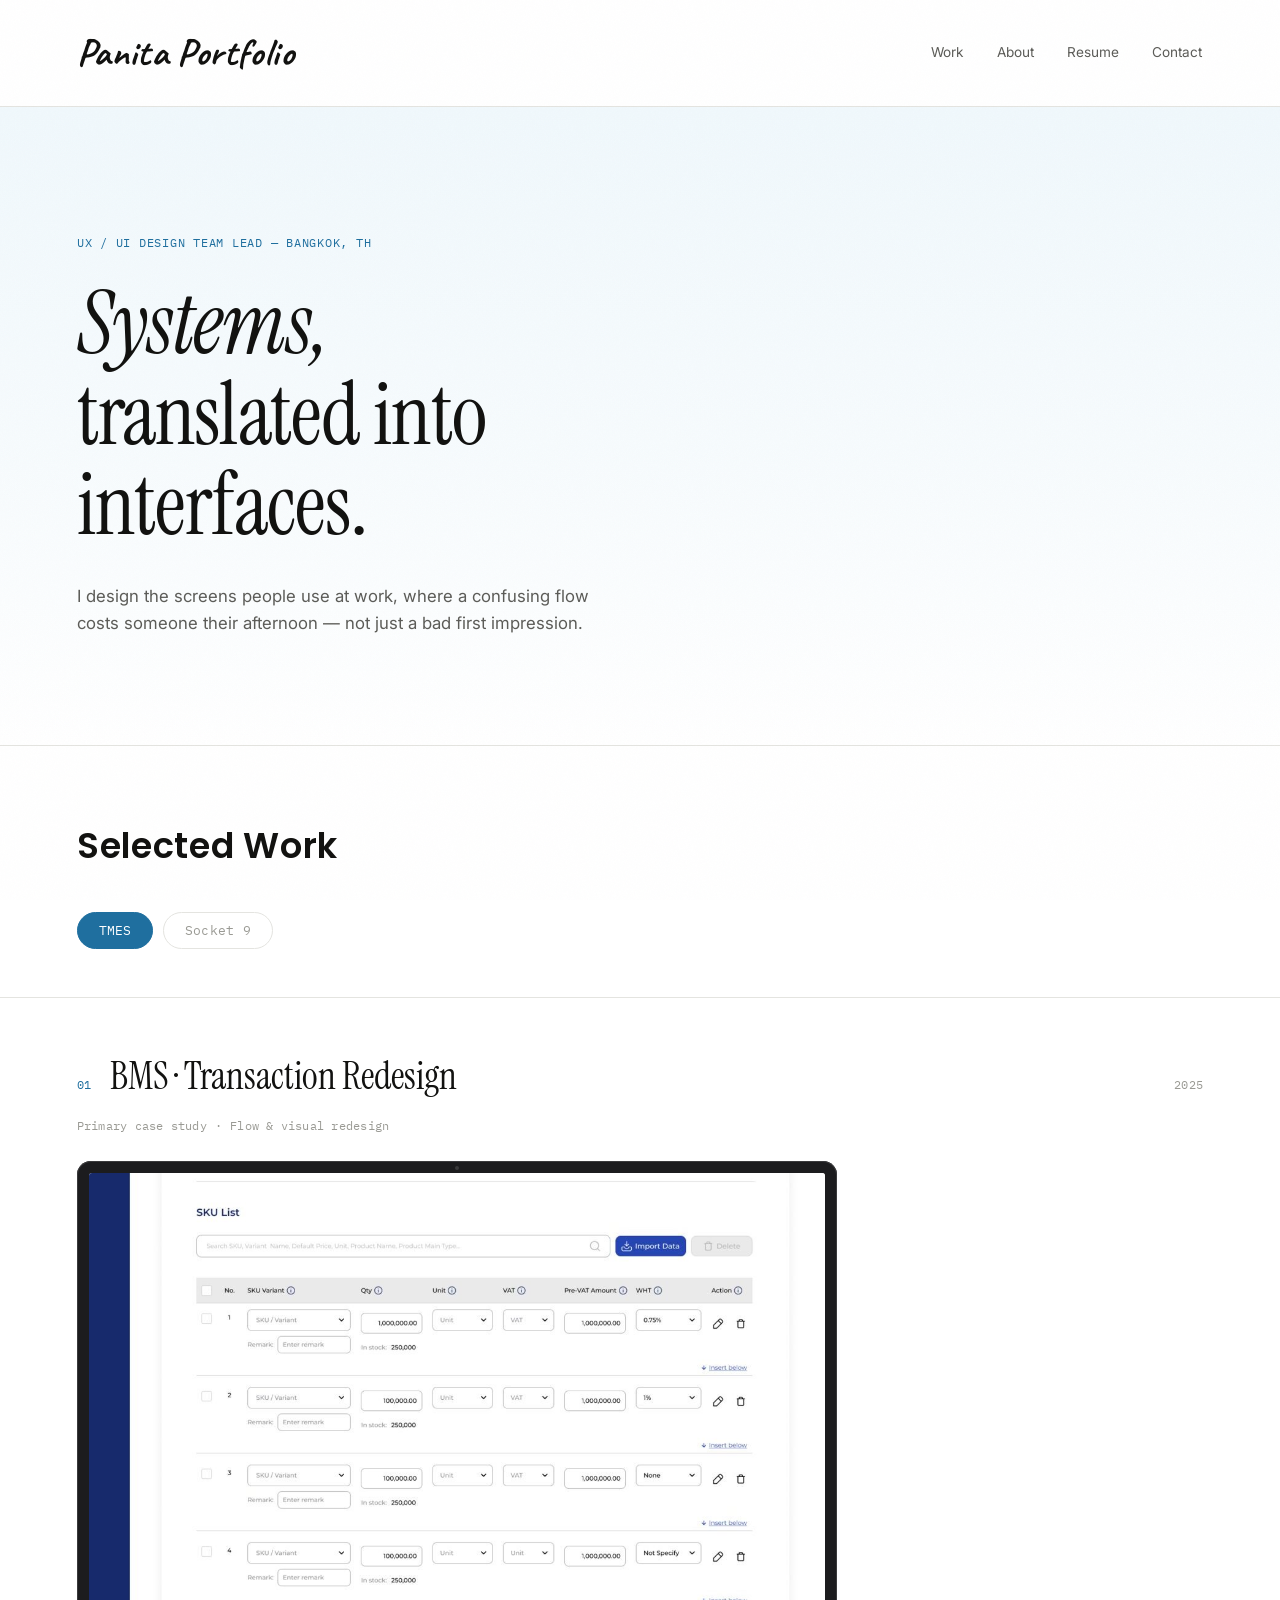
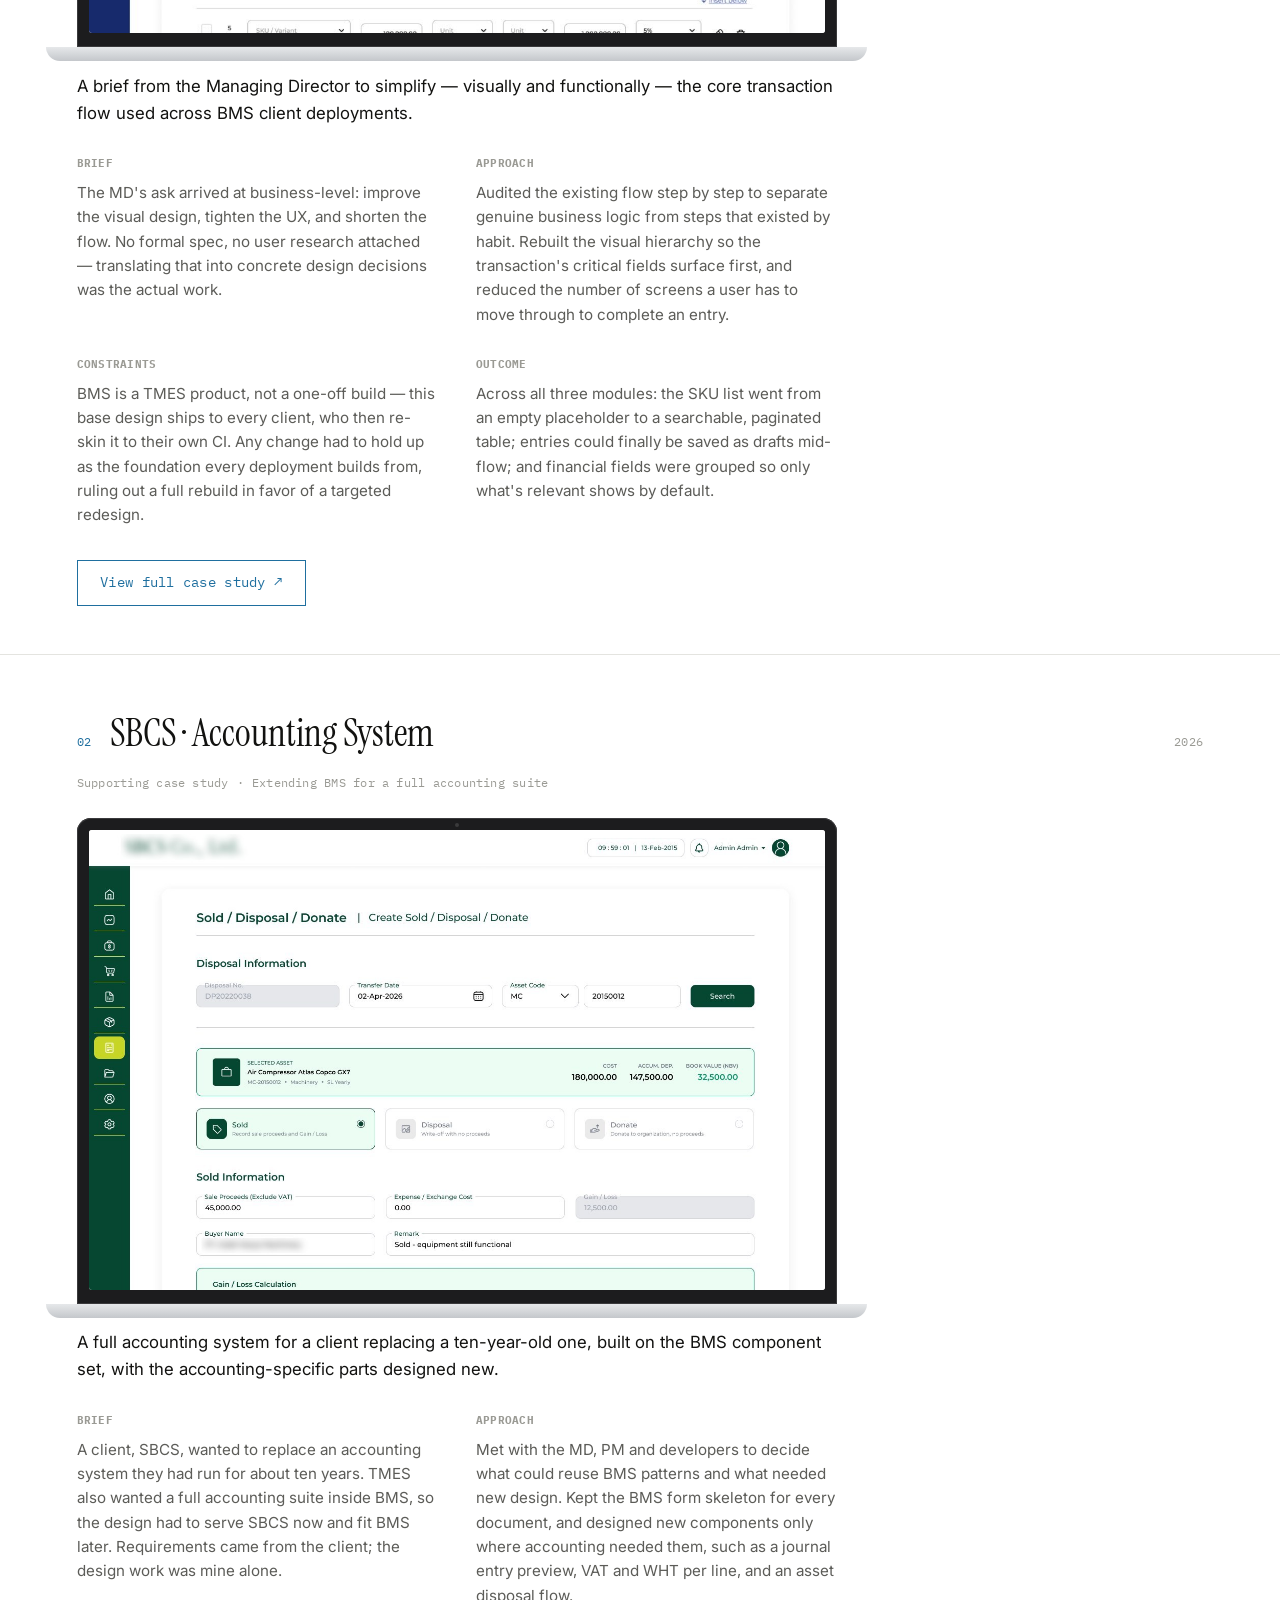
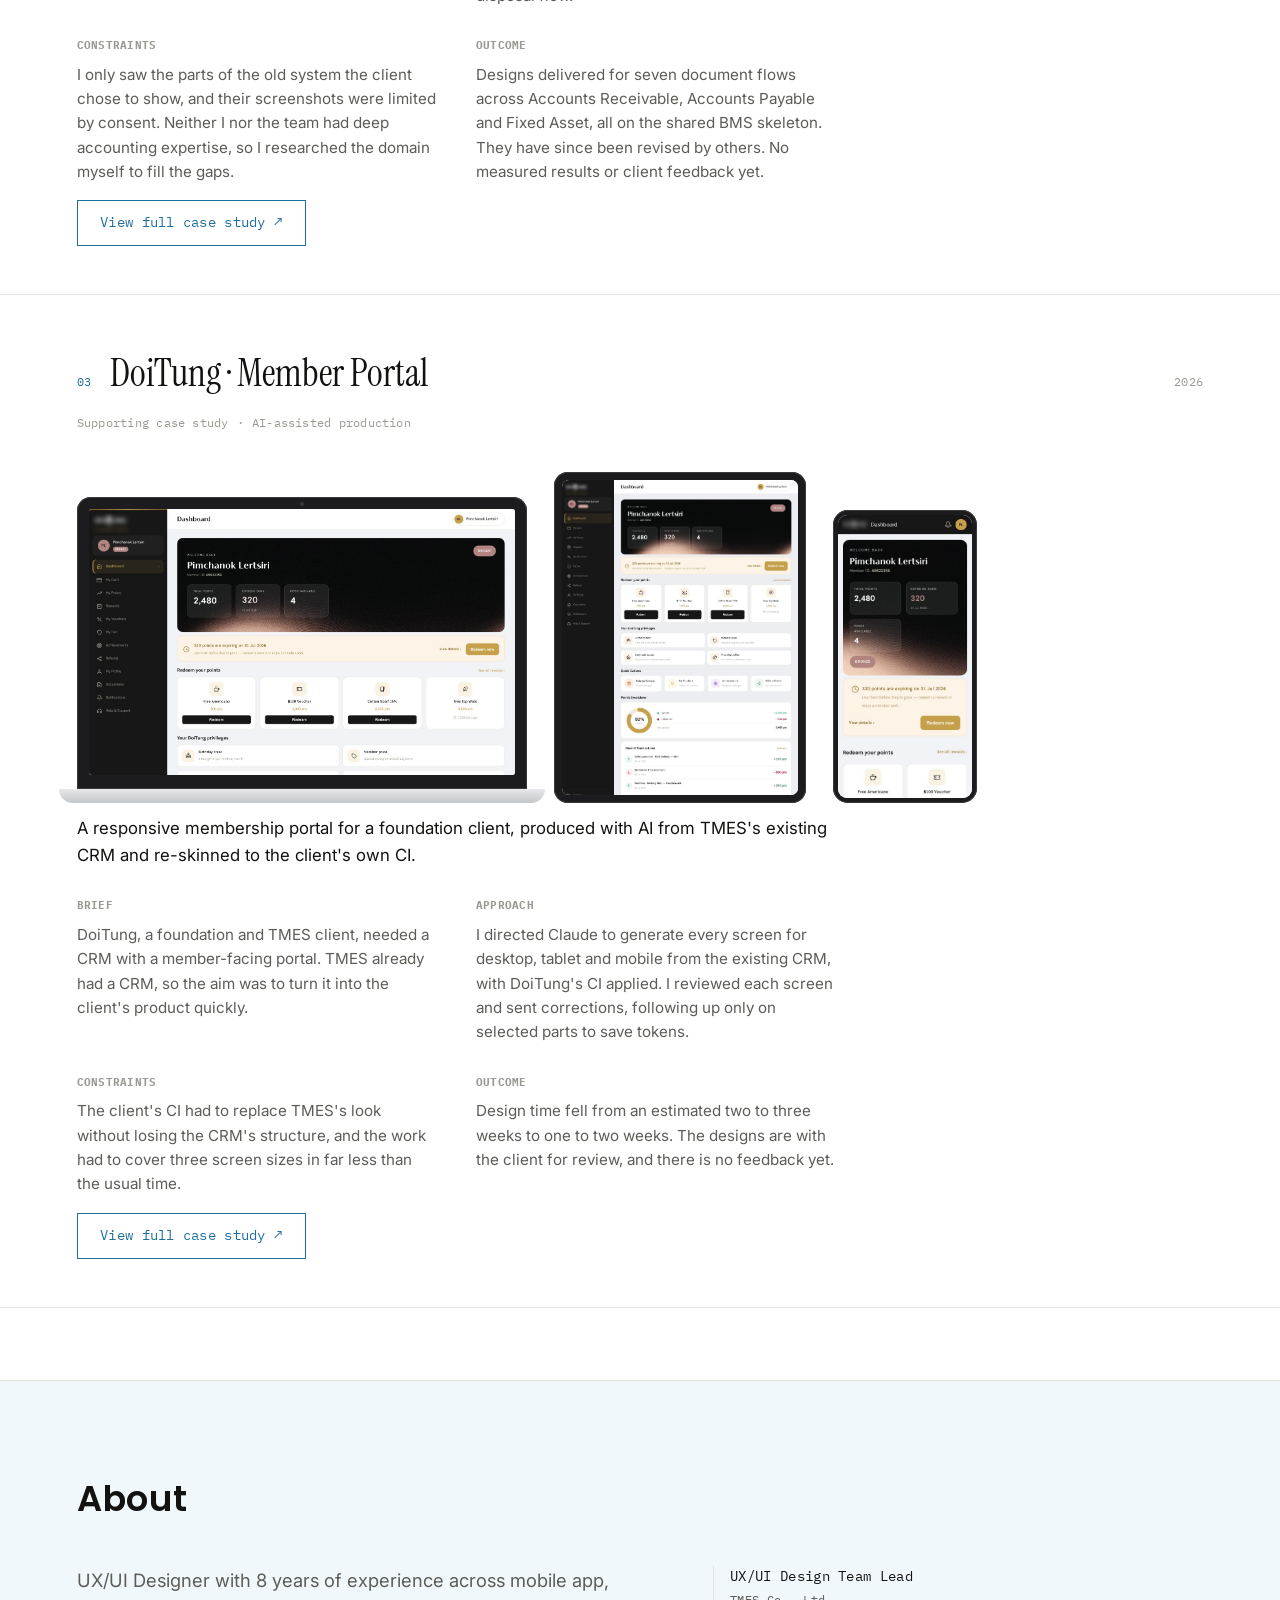
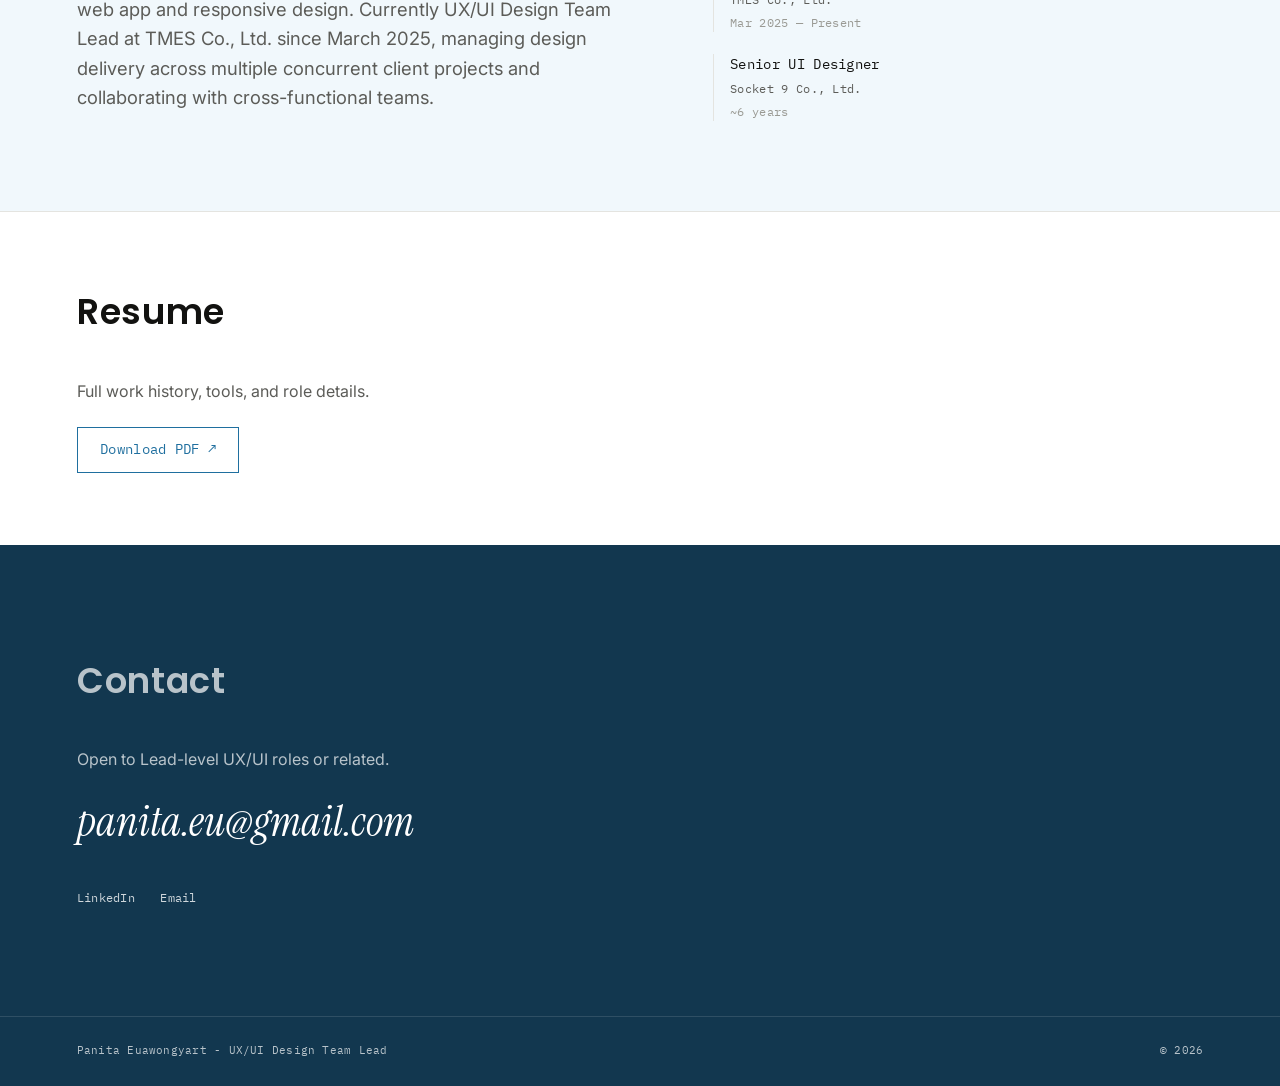
==== index.html @ bb9a36eb "Great A Way card: describe four sites and link to the live client sites Co-Authored-By: Claude Sonne" ====
<!DOCTYPE html>
<html lang="en">
<head>
<meta charset="UTF-8">
<meta name="viewport" content="width=device-width, initial-scale=1.0">
<title>Panita Portfolio</title>
<link rel="icon" type="image/x-icon" href="favicon.ico">
<meta name="description" content="Portfolio of Tanggwa, UX/UI Design Team Lead — systems, transaction flows, and cross-functional product design.">
<meta name="description" content="Portfolio of Panita Euawongyart, UX/UI Design Team Lead in Bangkok &#8212; mobile and web applications across finance, property, retail and internal systems.">
<link rel="preconnect" href="https://fonts.googleapis.com">
<link rel="preconnect" href="https://fonts.gstatic.com" crossorigin>
<link href="https://fonts.googleapis.com/css2?family=Caveat:wght@600;700&family=Poppins:wght@500;600;700&family=Instrument+Serif:ital@0;1&family=IBM+Plex+Mono:wght@400;500&family=Inter:wght@400;500;600&display=swap" rel="stylesheet">
<link rel="stylesheet" href="styles.css">
</head>
<body>

<div class="grain"></div>

<header class="site-header">
  <a href="#top" class="mark">Panita Portfolio</a>
  <nav>
    <a href="#work">Work</a>
    <a href="#about">About</a>
    <a href="#resume">Resume</a>
    <a href="#contact">Contact</a>
  </nav>
</header>

<main id="top">

  <!-- HERO -->
  <section class="hero hero-home">
    <div class="hero-text">
      <p class="eyebrow mono">UX / UI Design Team Lead — Bangkok, TH</p>
      <h1><em>Systems,</em><br>translated into<br>interfaces.</h1>
      <p class="hero-sub">I design the screens people use at work, where a confusing flow costs someone their afternoon &#8212; not just a bad first impression.</p>
    </div>
  </section>

  <!-- SELECTED WORK -->
  <section id="work" class="work">
    <h2 class="section-label mono">Selected Work</h2>

    <div class="work-tabs">
      <button class="work-tab is-active" data-tab="tmes">TMES</button>
      <button class="work-tab" data-tab="socket9">Socket 9</button>
    </div>

    <!-- PANEL: TMES -->
    <div class="work-panel is-active" id="panel-tmes">

      <!-- 01 BMS -->
    <article class="entry" id="bms">
      <div class="entry-row">
        <span class="entry-index mono">01</span>
        <h3><a href="bms.html">BMS · Transaction Redesign</a></h3>
        <span class="entry-year mono">2025</span>
      </div>
      <div class="entry-tags mono">
        <span>Primary case study</span><span>·</span><span>Flow &amp; visual redesign</span>
      </div>
      <div class="entry-thumb">
        <img src="images/bms/quotation-thumb.jpg" alt="BMS Quotation form — SKU List redesigned into a searchable, editable table with Import Data" loading="lazy">
      </div>
      <div class="entry-body">
        <p class="entry-lede">A brief from the Managing Director to simplify — visually and functionally — the core transaction flow used across BMS client deployments.</p>

        <div class="entry-grid">
          <div>
            <h4 class="mono">Brief</h4>
            <p>The MD's ask arrived at business-level: improve the visual design, tighten the UX, and shorten the flow. No formal spec, no user research attached — translating that into concrete design decisions was the actual work.</p>
          </div>
          <div>
            <h4 class="mono">Approach</h4>
            <p>Audited the existing flow step by step to separate genuine business logic from steps that existed by habit. Rebuilt the visual hierarchy so the transaction's critical fields surface first, and reduced the number of screens a user has to move through to complete an entry.</p>
          </div>
          <div>
            <h4 class="mono">Constraints</h4>
            <p>BMS is a TMES product, not a one-off build — this base design ships to every client, who then re-skin it to their own CI. Any change had to hold up as the foundation every deployment builds from, ruling out a full rebuild in favor of a targeted redesign.</p>
          </div>
          <div>
            <h4 class="mono">Outcome</h4>
            <p>Across all three modules: the SKU list went from an empty placeholder to a searchable, paginated table; entries could finally be saved as drafts mid-flow; and financial fields were grouped so only what's relevant shows by default.</p>
          </div>
          </div>
          <a href="bms.html" class="resume-link mono" style="margin-top: 2rem; display: inline-block;">View full case study ↗</a>
      </div>
    </article>

      <article class="entry" id="sbcs">
        <div class="entry-row">
          <span class="entry-index mono">02</span>
          <h3><a href="sbcs.html">SBCS · Accounting System</a></h3>
          <span class="entry-year mono">2026</span>
        </div>
        <div class="entry-tags mono">
          <span>Supporting case study</span><span>&#183;</span><span>Extending BMS for a full accounting suite</span>
        </div>
        <div class="entry-thumb">
          <img src="images/sbcs/disposal-thumb.jpg" alt="SBCS Fixed Asset disposal form with selected asset and gain/loss calculation" loading="lazy">
        </div>
        <div class="entry-body">
          <p class="entry-lede">A full accounting system for a client replacing a ten-year-old one, built on the BMS component set, with the accounting-specific parts designed new.</p>

          <div class="entry-grid">
            <div>
              <h4 class="mono">Brief</h4>
              <p>A client, SBCS, wanted to replace an accounting system they had run for about ten years. TMES also wanted a full accounting suite inside BMS, so the design had to serve SBCS now and fit BMS later. Requirements came from the client; the design work was mine alone.</p>
            </div>
            <div>
              <h4 class="mono">Approach</h4>
              <p>Met with the MD, PM and developers to decide what could reuse BMS patterns and what needed new design. Kept the BMS form skeleton for every document, and designed new components only where accounting needed them, such as a journal entry preview, VAT and WHT per line, and an asset disposal flow.</p>
            </div>
            <div>
              <h4 class="mono">Constraints</h4>
              <p>I only saw the parts of the old system the client chose to show, and their screenshots were limited by consent. Neither I nor the team had deep accounting expertise, so I researched the domain myself to fill the gaps.</p>
            </div>
            <div>
              <h4 class="mono">Outcome</h4>
              <p>Designs delivered for seven document flows across Accounts Receivable, Accounts Payable and Fixed Asset, all on the shared BMS skeleton. They have since been revised by others. No measured results or client feedback yet.</p>
            </div>
          </div>
          <a href="sbcs.html" class="resume-link mono" style="margin-top: 1rem; display: inline-block;">View full case study &#8599;</a>
        </div>
      </article>

      <article class="entry" id="doitung">
        <div class="entry-row">
          <span class="entry-index mono">03</span>
          <h3><a href="doitung.html">DoiTung &#183; Member Portal</a></h3>
          <span class="entry-year mono">2026</span>
        </div>
        <div class="entry-tags mono">
          <span>Supporting case study</span><span>&#183;</span><span>AI-assisted production</span>
        </div>
        <div class="devices">
          <div class="entry-thumb">
            <img src="images/doitung/dashboard.jpg" alt="DoiTung member dashboard on desktop, with points, rewards and recent transactions" loading="lazy">
          </div>
          <div class="device-tablet">
            <img src="images/doitung/tablet-screen.jpg" alt="The same dashboard on tablet" loading="lazy">
          </div>
          <div class="device-phone">
            <img src="images/doitung/mobile-screen.jpg" alt="The same dashboard on mobile" loading="lazy">
          </div>
        </div>
        <div class="entry-body">
          <p class="entry-lede">A responsive membership portal for a foundation client, produced with AI from TMES's existing CRM and re-skinned to the client's own CI.</p>
          <div class="entry-grid">
            <div>
              <h4 class="mono">Brief</h4>
              <p>DoiTung, a foundation and TMES client, needed a CRM with a member-facing portal. TMES already had a CRM, so the aim was to turn it into the client's product quickly.</p>
            </div>
            <div>
              <h4 class="mono">Approach</h4>
              <p>I directed Claude to generate every screen for desktop, tablet and mobile from the existing CRM, with DoiTung's CI applied. I reviewed each screen and sent corrections, following up only on selected parts to save tokens.</p>
            </div>
            <div>
              <h4 class="mono">Constraints</h4>
              <p>The client's CI had to replace TMES's look without losing the CRM's structure, and the work had to cover three screen sizes in far less than the usual time.</p>
            </div>
            <div>
              <h4 class="mono">Outcome</h4>
              <p>Design time fell from an estimated two to three weeks to one to two weeks. The designs are with the client for review, and there is no feedback yet.</p>
            </div>
          </div>
          <a href="doitung.html" class="resume-link mono" style="margin-top: 1rem; display: inline-block;">View full case study &#8599;</a>
        </div>
      </article>

    </div>

    <!-- PANEL: SOCKET 9 -->
    <div class="work-panel" id="panel-socket9">
      <div class="work-grid">

        <article class="work-card">
          <div class="work-thumb"><img src="work-1.jpg" alt="The Bangkok Residence" loading="lazy"></div>
          <span class="work-type mono">Web Application</span>
          <h3>The Bangkok Residence</h3>
          <p>Property agency platform for buying, selling and renting real estate &#8212; with advanced search, BTS/MRT nearby maps, virtual 360 tours and property comparison.</p>
          <a class="resume-link mono" href="bangkok-residence.html">Read case study &#8594;</a>
        </article>

        <article class="work-card">
          <div class="work-thumb"><img src="work-2.jpg" alt="Ratchthani Leasing" loading="lazy"></div>
          <span class="work-type mono">Mobile Application</span>
          <h3>Ratchthani Leasing</h3>
          <p>Mobile app for vehicle loans &#8212; choose a vehicle type, try the calculator, apply in four steps, track the result and pay instalments. Pitch design.</p>
          <a class="resume-link mono" href="ratchthani.html">Read case study &#8594;</a>
        </article>

        <article class="work-card">
          <div class="work-thumb"><img src="work-3.jpg" alt="Edwin Novel Jewelry Design" loading="lazy"></div>
          <span class="work-type mono">Web Application</span>
          <h3>Edwin Novel Jewelry Design</h3>
          <p>Jewelry e-commerce for diamonds and gemstones &#8212; shop by category, engagement rings by shape, product filtering and dynamic image hotspots.</p>
        </article>

        <article class="work-card">
          <div class="work-thumb"><img src="work-4.jpg" alt="AWC Hospitality Group" loading="lazy"></div>
          <span class="work-type mono">Mobile Application</span>
          <h3>AWC Hospitality Group</h3>
          <p>Lifestyle real estate app using iBeacon Bluetooth for indoor navigation &#8212; virtual 360 art gallery tours, location filters and user reviews.</p>
        </article>

        <article class="work-card">
          <div class="work-thumb"><img src="work-5.jpg" alt="Kalibloom" loading="lazy"></div>
          <span class="work-type mono">Web Application</span>
          <h3>Kalibloom</h3>
          <p>Premium hemp and CBD e-commerce &#8212; age verification gateway, highlighted product collections, social integration and gift vouchers.</p>
        </article>

        <article class="work-card">
          <div class="work-thumb"><img src="work-6.jpg" alt="UFUND" loading="lazy"></div>
          <span class="work-type mono">Mobile Application</span>
          <h3>UFUND</h3>
          <p>Apple product installment service for students and individuals &#8212; no credit card required, with membership, down payment and customizable application forms.</p>
        </article>

        <article class="work-card">
          <div class="work-thumb"><img src="work-7.jpg" alt="Great A Way Group" loading="lazy"></div>
          <span class="work-type mono">Web Application</span>
          <h3>Great A Way Group</h3>
          <p>Four websites for a construction and interior contracting group, built on Odoo: the group site, its design and construction arm, a commercial kitchen equipment company and a riverside restaurant in Ayutthaya. Designed and built by me.</p>
          <ul class="work-links mono">
            <li><a href="https://greatawaygroup.com/" target="_blank" rel="noopener">Great A Way Group &#8599;</a></li>
            <li><a href="https://greatawaygroup.com/greataway" target="_blank" rel="noopener">Design &amp; Construction &#8599;</a></li>
            <li><a href="https://kitandcook.com/" target="_blank" rel="noopener">Kit &amp; Cook &#8599;</a></li>
            <li><a href="https://civilizeayutthaya.com/" target="_blank" rel="noopener">Civilize Ayutthaya &#8599;</a></li>
          </ul>
          <p class="work-note mono">Live client sites, which may have been updated since delivery.</p>
        </article>

      </div>
    </div>

  </section>

  <!-- ABOUT -->
  <section id="about" class="about">
    <h2 class="section-label mono">About</h2>
    <div class="about-grid">
      <p class="about-text">UX/UI Designer with 8 years of experience across mobile app, web app and responsive design. Currently UX/UI Design Team Lead at TMES Co., Ltd. since March 2025, managing design delivery across multiple concurrent client projects and collaborating with cross-functional teams.</p>
      <ul class="timeline mono">
        <li><span class="t-role">UX/UI Design Team Lead</span><span class="t-company">TMES Co., Ltd.</span><span class="t-date">Mar 2025 — Present</span></li>
        <li><span class="t-role">Senior UI Designer</span><span class="t-company">Socket 9 Co., Ltd.</span><span class="t-date">~6 years</span></li>
      </ul>
    </div>
  </section>

  <!-- RESUME -->
  <section id="resume" class="resume">
    <h2 class="section-label mono">Resume</h2>
    <p>Full work history, tools, and role details.</p>
    <a class="resume-link mono" href="Resume.pdf" target="_blank" rel="noopener">Download PDF ↗</a>
  </section>

  <!-- CONTACT -->
  <section id="contact" class="contact">
    <h2 class="section-label mono">Contact</h2>
    <p class="contact-text">Open to Lead-level UX/UI roles or related.</p>
    <a class="contact-email" href="mailto:panita.eu@gmail.com">panita.eu@gmail.com</a>
    <div class="contact-links mono">
      <a href="https://linkedin.com/in/panita1990" target="_blank" rel="noopener">LinkedIn</a>
      <a href="mailto:panita.eu@gmail.com" target="_blank" rel="noopener">Email</a>
    </div>
  </section>

</main>

<footer class="site-footer mono">
  <span>Panita Euawongyart - UX/UI Design Team Lead</span>
  <span>© <span id="year"></span></span>
</footer>

<script src="script.js"></script>
</body>
</html>
---- styles.css ----
/* ---------- Fonts ---------- */
@font-face{
  font-family: 'Poppins';
  src: url('../font/Poppins-Medium.ttf') format('truetype');
  font-weight: 500;
  font-style: normal;
  font-display: swap;
}
@font-face{
  font-family: 'Poppins';
  src: url('../font/Poppins-SemiBold.ttf') format('truetype');
  font-weight: 600;
  font-style: normal;
  font-display: swap;
}
@font-face{
  font-family: 'Poppins';
  src: url('../font/Poppins-Bold.ttf') format('truetype');
  font-weight: 700;
  font-style: normal;
  font-display: swap;
}


/* ---------- Tokens ---------- */
:root{
  --bg: #ffffff;
  --ink: #121210;
  --ink-soft: #5c5c58;
  --ink-faint: #9a9a94;
  --line: #e4e4e0;
  --line-strong: #121210;
  --editable-bg: #f4f4f0;
  --editable-text: #8a8a2e;
  --accent: #1F6F9F;
  --accent-soft: #E6F3FA;
  --sky: #8FD0EC;
  --surface: #F1F8FC;
  --ink-deep: #12374F;
  --serif: 'Instrument Serif', serif;
  --mono: 'IBM Plex Mono', monospace;
  --sans: 'Inter', sans-serif;
  --heading: 'Poppins', sans-serif;
  --max: 920px;
  --pad: 6vw;
}

*{ box-sizing: border-box; margin:0; padding:0; }

html{ scroll-behavior: smooth; }

body{
  background: var(--bg);
  color: var(--ink);
  font-family: var(--sans);
  font-size: 16px;
  line-height: 1.6;
  -webkit-font-smoothing: antialiased;
}

.mono{ font-family: var(--mono); letter-spacing: 0.02em; }

a{ color: inherit; text-decoration: none; }

::selection{ background: var(--accent); color: var(--bg); }

/* subtle grain overlay for texture, respects reduced motion */
.grain{
  position: fixed; inset: 0; pointer-events: none; z-index: 999;
  opacity: 0.025; mix-blend-mode: multiply;
  background-image: url("data:image/svg+xml,%3Csvg xmlns='http://www.w3.org/2000/svg' width='120' height='120'%3E%3Cfilter id='n'%3E%3CfeTurbulence type='fractalNoise' baseFrequency='0.9' numOctaves='2' stitchTiles='stitch'/%3E%3C/filter%3E%3Crect width='100%25' height='100%25' filter='url(%23n)'/%3E%3C/svg%3E");
}

/* ---------- Header ---------- */
.site-header{
  position: sticky; top:0; z-index: 50;
  display:flex; justify-content: space-between; align-items:center;
  padding: 1.4rem var(--pad);
  background: rgba(255,255,255,0.85);
  backdrop-filter: blur(8px);
  border-bottom: 1px solid var(--line);
}
.mark{ font-family: 'Caveat', cursive; font-weight:700; font-size: 2.4rem; letter-spacing: 0.01em; }
.site-header nav{ display:flex; gap: 2rem; }
.site-header nav a{
  font-size: 0.85rem; color: var(--ink-soft);
  transition: color 0.2s ease;
}
/* hover/focus: bold + underline, without shifting neighbours.
   A hidden bold copy of the label reserves the wider width up front. */
.site-header nav a{ display: inline-flex; flex-direction: column; align-items: center; }
.site-header nav a::after{
  content: attr(data-text); font-weight: 600; height: 0;
  visibility: hidden; overflow: hidden; user-select: none; pointer-events: none;
}
.site-header nav a:hover,
.site-header nav a:focus-visible{
  color: var(--accent); font-weight: 600;
  text-decoration: underline; text-decoration-thickness: 1.5px; text-underline-offset: 6px;
}

/* ---------- Hero ---------- */
.hero{
  padding: 14vh var(--pad) 10vh;
  max-width: 1100px;
}
.eyebrow{ font-size: 0.78rem; color: var(--accent); margin-bottom: 1.6rem; text-transform: uppercase; letter-spacing: 0.06em; }
.hero h1{
  font-family: var(--serif);
  font-weight: 400;
  font-size: clamp(2.6rem, 7vw, 5.4rem);
  line-height: 1.05;
  letter-spacing: -0.01em;
}
.hero h1 em{ font-style: italic; }
.hero-sub{
  max-width: 34rem;
  margin-top: 2rem;
  font-size: 1.05rem;
  color: var(--ink-soft);
}
.ledger-preview{
  margin-top: 3.5rem;
  display:flex; align-items:center; gap: 1rem;
  font-size: 0.72rem; color: var(--ink-faint);
}
.ledger-preview .line{
  flex:1; height:1px; background: var(--line);
}

/* ---------- Section label ---------- */
.section-label{
  font-family: var(--heading);
  font-weight: 600;
  font-size: clamp(1.5rem, 3.4vw, 2.2rem);
  color: var(--ink);
  text-transform: none;
  padding: 0;
  margin-bottom: 2.4rem;
}
/* the work section has no horizontal padding of its own, so its
   label supplies it; every other section already pads its children */
.work .section-label{ padding: 0 var(--pad); }

/* ---------- Work tabs ---------- */
.work-tabs{
  display:flex; gap: 0.6rem;
  padding: 0 var(--pad);
  margin-bottom: 3rem;
}
.work-tab{
  font-family: var(--mono);
  font-size: 0.8rem;
  letter-spacing: 0.02em;
  color: var(--ink-faint);
  background: none;
  border: 1px solid var(--line);
  border-radius: 999px;
  padding: 0.55rem 1.3rem;
  cursor: pointer;
  transition: color 0.2s ease, border-color 0.2s ease, background 0.2s ease;
}
.work-tab:hover{ color: var(--accent); border-color: var(--accent); }
.work-tab.is-active{
  color: var(--bg);
  background: var(--accent);
  border-color: var(--accent);
}

.work-panel{ display: none; }
.work-panel.is-active{ display: block; }

/* ---------- Socket 9 project grid ---------- */
.work-grid{
  display:grid;
  grid-template-columns: repeat(2, 1fr);
  gap: 3rem 2.4rem;
  padding: 0 var(--pad);
}
.work-card{
  display:flex; flex-direction: column;
  transition: transform 0.35s ease;
}
.work-card:hover{ transform: translateY(-5px); }
.work-thumb{
  overflow: hidden;
  border: 1px solid var(--line);
  border-radius: 4px;
  margin-bottom: 1.2rem;
  background: var(--editable-bg);
  box-shadow: 0 1px 2px rgba(20,20,18,0.05);
  transition: box-shadow 0.35s ease, border-color 0.35s ease;
}
.work-card:hover .work-thumb{
  box-shadow: 0 18px 40px -18px rgba(20,20,18,0.28);
  border-color: transparent;
}
.work-thumb img{
  display:block; width:100%; height:auto;
  transition: transform 0.5s ease;
}
.work-card:hover .work-thumb img{ transform: scale(1.03); }
.work-type{
  font-size: 0.7rem;
  color: var(--accent);
  text-transform: uppercase;
  letter-spacing: 0.06em;
  margin-bottom: 0.5rem;
}
.work-card h3{
  font-family: var(--serif);
  font-weight: 400;
  font-size: clamp(1.3rem, 2.4vw, 1.7rem);
  line-height: 1.2;
  margin-bottom: 0.7rem;
}
.work-card p{
  font-size: 0.92rem;
  color: var(--ink-soft);
  max-width: 34rem;
}

/* ---------- Work / Ledger entries ---------- */
.work{ padding: 8vh 0; border-top: 1px solid var(--line); }

.entry{
  border-top: 1px solid var(--line);
  padding: 3rem var(--pad);
}
.entry:last-child{ border-bottom: 1px solid var(--line); }

.entry-row{
  display:flex; align-items: baseline; gap: 1.2rem; flex-wrap: wrap;
}
.entry-index{ font-size: 0.78rem; color: var(--accent); }
.entry-row h3{
  font-family: var(--serif);
  font-weight: 400;
  font-size: clamp(1.6rem, 3.4vw, 2.4rem);
  flex: 1;
}
.entry-year{ font-size: 0.78rem; color: var(--ink-faint); }

.entry-tags{
  margin-top: 0.6rem;
  font-size: 0.72rem;
  color: var(--ink-faint);
  display:flex; gap: 0.5rem;
}

.entry-tags .soon{ color: var(--accent); }

/* Laptop mockup: the thumbnail sits inside a plain CSS laptop frame */
.entry-thumb{
  position: relative;
  margin-top: 1.6rem; margin-bottom: 1.6rem;
  max-width: 760px;
  padding: 12px 12px 14px;
  background: #1c1c1e;
  border-radius: 14px 14px 0 0;
  box-shadow: 0 0 0 1px #3a3a3c inset;
}
.entry-thumb::before{               /* camera */
  content:""; position:absolute; top:5px; left:50%; width:4px; height:4px;
  margin-left:-2px; border-radius:50%; background:#3a3a3c;
}
.entry-thumb::after{                /* base */
  content:""; position:absolute; left:-4%; right:-4%; top:100%; height:14px;
  background: linear-gradient(180deg,#e6e8ea 0%,#c4c7cb 100%);
  border-radius: 0 0 16px 16px;
  box-shadow: 0 10px 18px -8px rgba(20,20,18,0.35);
}
.entry-thumb img{
  display:block; width:100%; aspect-ratio:16/10; object-fit:cover; object-position:top;
  border-radius: 3px; background: var(--editable-bg);
}

.entry-body{ margin-top: 1.6rem; max-width: 760px; }
.entry-lede{ font-size: 1.05rem; color: var(--ink); margin-bottom: 1.8rem; }

.entry-grid{
  display:grid; grid-template-columns: 1fr 1fr; gap: 1.8rem 2.4rem;
}
.entry-grid h4{
  font-size: 0.7rem; color: var(--ink-faint);
  text-transform: uppercase; margin-bottom: 0.5rem;
}
.entry-grid p{ font-size: 0.95rem; color: var(--ink-soft); }

.editable{
  background: var(--editable-bg);
  color: var(--editable-text);
  padding: 0.6rem 0.8rem;
  border-radius: 2px;
  font-size: 0.85rem !important;
  font-style: italic;
}

/* ---------- About ---------- */
.about{ padding: 10vh var(--pad); border-top: 1px solid var(--line); background: var(--surface); }
.about-grid{
  display:grid; grid-template-columns: 1.2fr 1fr; gap: 3rem;
  align-items: start;
}
.about-text{ font-size: 1.15rem; color: var(--ink-soft); max-width: 34rem; }
.timeline{ display:flex; flex-direction: column; gap: 1.4rem; }
.timeline li{ display:flex; flex-direction: column; gap: 0.2rem; border-left: 1px solid var(--line); padding-left: 1rem; }
.t-role{ font-size: 0.85rem; color: var(--ink); }
.t-company{ font-size: 0.78rem; color: var(--ink-soft); }
.t-date{ font-size: 0.72rem; color: var(--ink-faint); }

/* ---------- Resume ---------- */
.resume{ padding: 8vh var(--pad); border-top: 1px solid var(--line); }
.resume p{ color: var(--ink-soft); margin-bottom: 1.4rem; }
.resume-link{
  display:inline-block; font-size: 0.85rem;
  border: 1px solid var(--accent);
  color: var(--accent);
  padding: 0.7rem 1.4rem;
  transition: background 0.2s ease, color 0.2s ease;
}
.resume-link:hover{ background: var(--accent); color: var(--bg); }

/* ---------- Contact ---------- */
.contact{
  padding: 12vh var(--pad);
  background: var(--ink-deep);
  color: var(--bg);
}
.contact .section-label{ color: rgba(255,255,255,0.7); }
.contact-text{ color: rgba(255,255,255,0.7); margin-bottom: 1rem; }
.contact-email{
  font-family: var(--serif); font-style: italic;
  font-size: clamp(1.8rem, 4vw, 2.6rem);
  display:inline-block; margin-bottom: 2rem;
}
.contact-links{ display:flex; gap: 1.6rem; font-size: 0.78rem; color: rgba(255,255,255,0.8); }
.contact-links a:hover{ color: var(--accent); }

/* ---------- Footer ---------- */
.site-footer{
  display:flex; justify-content: space-between;
  padding: 1.6rem var(--pad);
  background: var(--ink-deep);
  border-top: 1px solid rgba(255,255,255,0.12);
  font-size: 0.7rem; color: rgba(255,255,255,0.7);
}

/* ---------- Case study page ---------- */
.back-link{
  display:inline-block; font-size: 0.75rem; color: var(--ink-soft);
  margin-bottom: 2rem; transition: color 0.2s ease;
}
.back-link:hover{ color: var(--accent); }

.entry-row h3 a{ transition: color 0.2s ease; }
.entry-row h3 a:hover{ color: var(--accent); }

.cs-hero{ padding-bottom: 6vh; }
.cs-meta{
  display:grid; grid-template-columns: repeat(4, auto); gap: 1.6rem 2.4rem;
  margin-top: 3rem; padding-top: 2rem; border-top: 1px solid var(--line);
  font-size: 0.75rem;
}
.cs-meta div{ display:flex; flex-direction: column; gap: 0.4rem; }
.cs-meta-label{ color: var(--ink-faint); text-transform: uppercase; font-size: 0.68rem; }
.cs-meta div span:last-child{ color: var(--ink); }

.cs-context{ padding: 6vh var(--pad) 8vh; border-top: 1px solid var(--line); max-width: 920px; }
.cs-context .entry-grid p{ font-size: 0.95rem; color: var(--ink-soft); }
.cs-disclaimer{
  margin-top: 2rem; padding-top: 1.4rem; border-top: 1px solid var(--line);
  font-size: 0.72rem; color: var(--ink-faint); max-width: 640px;
}

.cs-compare{ padding: 6vh var(--pad); border-top: 1px solid var(--line); max-width: 1100px; }
.cs-compare-head{ display:flex; align-items: baseline; gap: 1.2rem; margin-bottom: 1rem; }
.cs-compare-head h3{
  font-family: var(--serif); font-weight: 400;
  font-size: clamp(1.4rem, 2.8vw, 2rem);
}
.cs-compare-note{ font-size: 0.95rem; color: var(--ink-soft); max-width: 760px; margin-bottom: 2rem; }

.cs-compare-images{
  display:grid; grid-template-columns: 1fr 1fr; gap: 1.4rem;
  margin-bottom: 2rem;
}
.cs-compare-images figure{
  border: 1px solid var(--line);
  background: var(--editable-bg);
}
.cs-compare-images img{
  display:block; width: 100%; height: auto; border-bottom: 1px solid var(--line);
}
.cs-compare-images figcaption{
  padding: 0.6rem 0.9rem; font-size: 0.7rem; color: var(--ink-faint); text-transform: uppercase;
}

.cs-changelist{
  display:flex; flex-direction: column; gap: 0.7rem;
  list-style: none; max-width: 760px;
}
.cs-changelist li{
  font-size: 0.78rem; color: var(--ink-soft);
  padding-left: 1.2rem; position: relative;
}
.cs-changelist li::before{
  content: "—"; position: absolute; left: 0; color: var(--accent);
}

.cs-next{ padding: 8vh var(--pad) 10vh; border-top: 1px solid var(--line); }

/* ---------- Responsive ---------- */
@media (max-width: 720px){
  .site-header nav{ gap: 1.2rem; }
  .entry-grid{ grid-template-columns: 1fr; }
  .about-grid{ grid-template-columns: 1fr; }
  .work-grid{ grid-template-columns: 1fr; gap: 2.4rem; }
  .cs-meta{ grid-template-columns: 1fr 1fr; }
  .cs-compare-images{ grid-template-columns: 1fr; }
}

/* ---------- Motion & focus ---------- */
@media (prefers-reduced-motion: reduce){
  html{ scroll-behavior: auto; }
}
a:focus-visible, .resume-link:focus-visible{
  outline: 2px solid var(--ink);
  outline-offset: 3px;
}

/* ---------- Case study: process blocks ---------- */
.cs-steps{ display:flex; flex-wrap:wrap; gap:0.5rem 1.4rem; margin-top:2.4rem; font-size:0.72rem; color:var(--ink-faint); }
.cs-steps a{ transition: color 0.2s ease; }
.cs-steps a:hover{ color: var(--accent); }
.cs-block{ padding: 6vh var(--pad); border-top: 1px solid var(--line); max-width: 920px; scroll-margin-top: 4rem; }
.cs-block .cs-compare-head{ margin-bottom: 1.4rem; }
.cs-text{ font-size: 1rem; color: var(--ink-soft); max-width: 640px; margin-bottom: 1rem; }
.cs-cards{ display:grid; grid-template-columns: repeat(2, 1fr); gap: 1rem; margin-top: 1.6rem; }
.cs-cards-4{ grid-template-columns: repeat(4, 1fr); }
.cs-card{ border: 1px solid var(--line); border-radius: 4px; padding: 1.2rem; background: var(--surface); }
.cs-card span{ font-size: 0.7rem; color: var(--accent); }
.cs-card h4{ font-family: var(--serif); font-weight: 400; font-size: 1.25rem; margin: 0.3rem 0 0.5rem; }
.cs-card p{ font-size: 0.88rem; color: var(--ink-soft); }
.cs-principles{ margin-top: 1.4rem; padding-left: 1.2rem; max-width: 640px; display:flex; flex-direction:column; gap:0.8rem; color: var(--ink-soft); }
.cs-principles strong{ color: var(--ink); font-weight: 600; }
.cs-reflect{ margin-top: 2rem; }
.cs-reflect strong{ color: var(--ink); }
@media (max-width: 900px){ .cs-cards-4{ grid-template-columns: repeat(2, 1fr); } }
@media (max-width: 720px){ .cs-cards, .cs-cards-4{ grid-template-columns: 1fr; } }

.cs-list{ list-style: disc; padding-left: 1.1rem; margin-top: 0.4rem; font-size: 0.88rem; color: var(--ink-soft); display:flex; flex-direction:column; gap:0.35rem; }

/* ---------- Home hero: soft sky background ---------- */
.hero-home{
  max-width: none;
  padding-top: 14vh; padding-bottom: 12vh;
  background: linear-gradient(180deg, #F0F8FC 0%, rgba(240,248,252,0.55) 55%, var(--bg) 100%);
}
.hero-home .hero-text{ max-width: 1100px; }

@media (max-width: 720px){
  .mark{ font-size: 1.25rem; white-space: nowrap; }
  .site-header{ padding: 1rem 5vw; gap: 0.6rem; }
  .site-header nav{ gap: 0.7rem; }
  .site-header nav a{ font-size: 0.72rem; }
}

/* ---------- Device set: laptop + tablet + phone ---------- */
.devices{ display:flex; align-items:flex-end; gap:3%; max-width:900px; margin-top:1.6rem; margin-bottom:1.6rem; }
.devices .entry-thumb{ margin:0; flex:0 0 50%; max-width:none; }
.device-tablet, .device-phone{
  background:#1c1c1e; box-shadow:0 0 0 1px #3a3a3c inset; transform: translateY(14px);
}
.device-tablet{ flex:0 0 28%; padding:8px; border-radius:14px; }
.device-phone{ flex:0 0 16%; padding:5px; border-radius:15px; }
.device-tablet img, .device-phone img{
  display:block; width:100%; object-fit:cover; object-position:top; background:var(--editable-bg);
}
.device-tablet img{ aspect-ratio:3/4; border-radius:7px; }
.device-phone img{ aspect-ratio:9/19; border-radius:9px; }
@media (max-width: 600px){
  .devices{ flex-wrap:wrap; gap:1.6rem 4%; align-items:flex-end; }
  .devices .entry-thumb{ flex:0 0 100%; }
  .device-tablet{ flex:0 0 58%; transform:none; }
  .device-phone{ flex:0 0 34%; transform:none; }
}

/* ---------- Mobile screen sets (case studies) ---------- */
.cs-phones{ display:grid; grid-template-columns: repeat(3, 1fr); gap: 1.4rem; margin-bottom: 2rem; max-width: 900px; }
.cs-phones.cols-2{ grid-template-columns: repeat(2, 1fr); max-width: 620px; }
.cs-phones figure{ border:1px solid var(--line); background: var(--editable-bg); }
.cs-phones img{ display:block; width:100%; height:auto; border-bottom:1px solid var(--line); }
.cs-phones figcaption{ padding:0.6rem 0.9rem; font-size:0.7rem; color:var(--ink-faint); text-transform:uppercase; }
@media (max-width: 720px){
  .cs-phones, .cs-phones.cols-2{ grid-template-columns: 1fr 1fr; gap:1rem; }
}
@media (max-width: 420px){
  .cs-phones, .cs-phones.cols-2{ grid-template-columns: 1fr; max-width: 300px; }
}

.cs-compare-images.one{ grid-template-columns: 1fr; max-width: 900px; }

/* Align "Read case study" links across Socket 9 cards */
.work-card p{ margin-bottom: 1.2rem; }
.work-card .resume-link{ margin-top: auto; align-self: flex-start; }

/* External links on Socket 9 cards */
.work-links{ list-style:none; display:flex; flex-wrap:wrap; gap:0.5rem 1.4rem; font-size:0.78rem; margin-top:auto; padding-top:0.2rem; }
.work-links a{ color:var(--accent); text-decoration:underline; text-underline-offset:4px; text-decoration-thickness:1px; }
.work-links a:hover, .work-links a:focus-visible{ text-decoration-thickness:1.5px; font-weight:500; }
.work-card p.work-note{ font-size:0.7rem; color:var(--ink-faint); margin:0.8rem 0 0; }
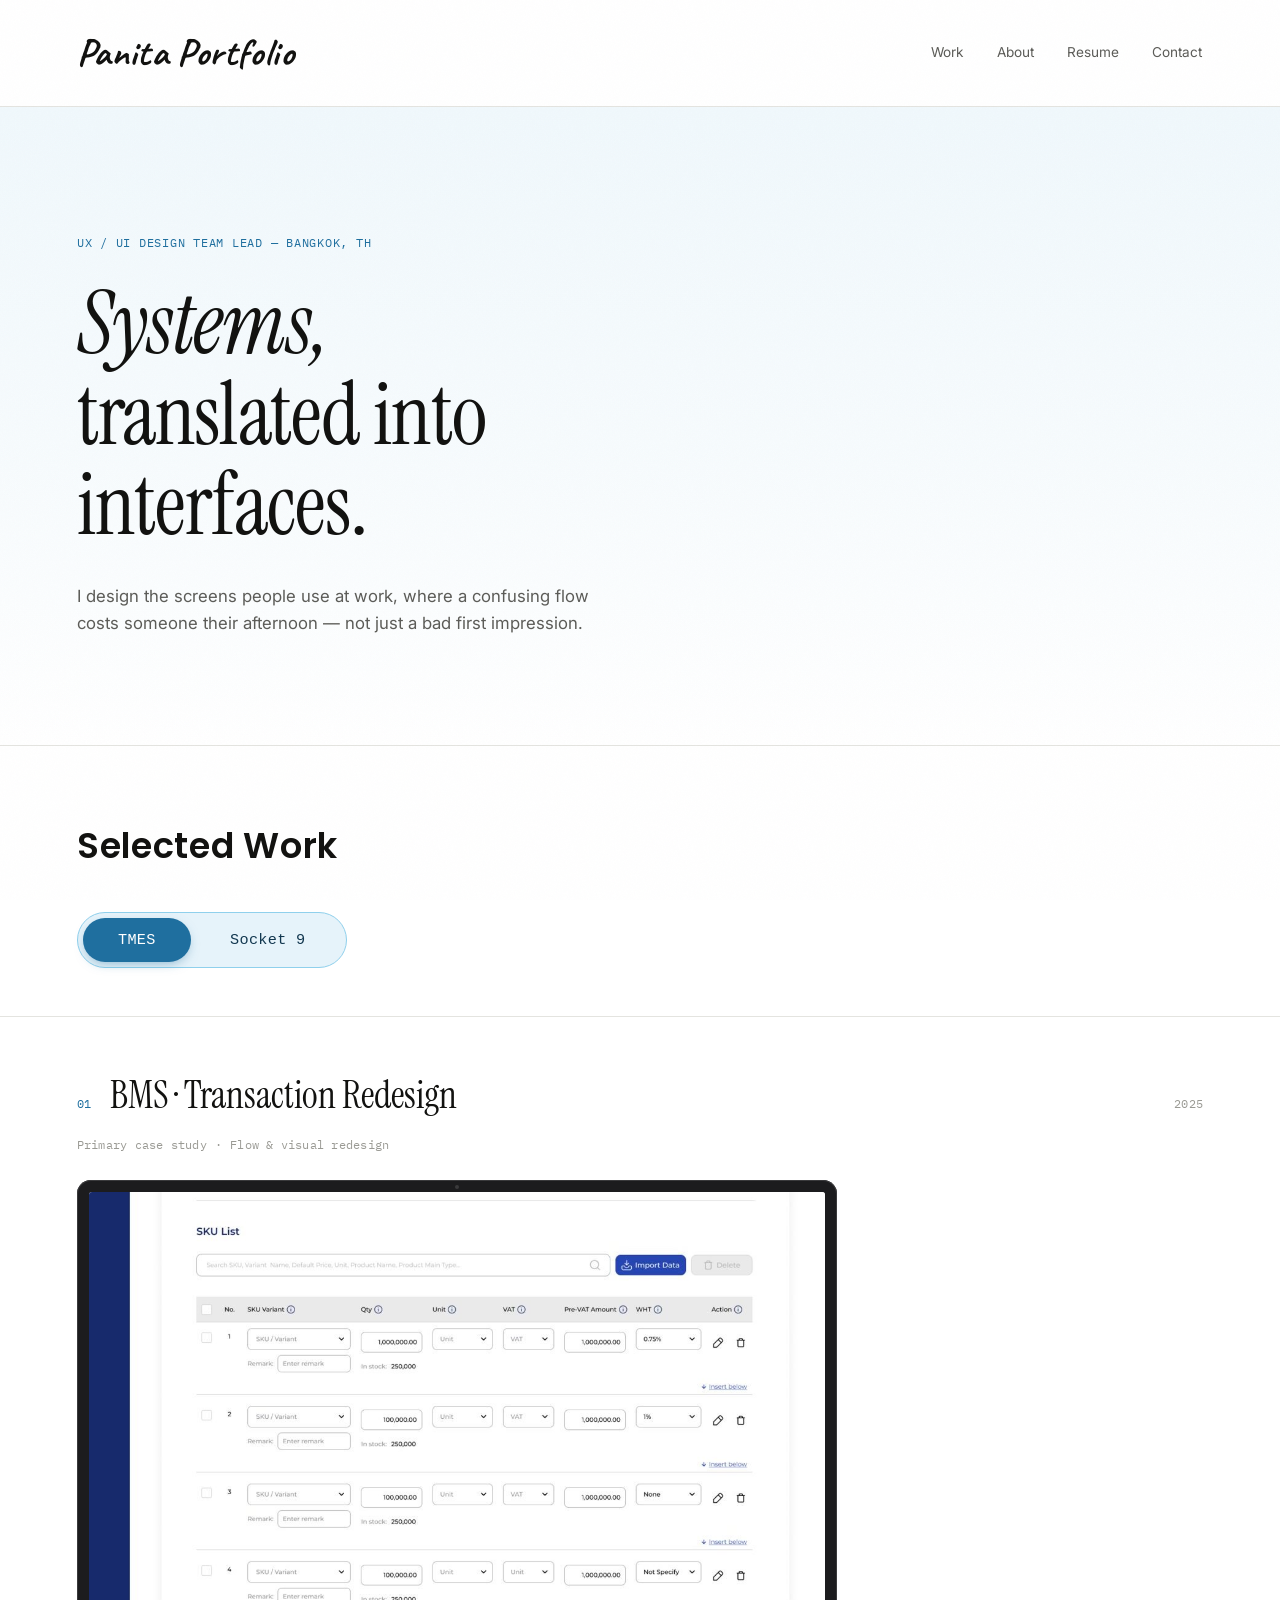
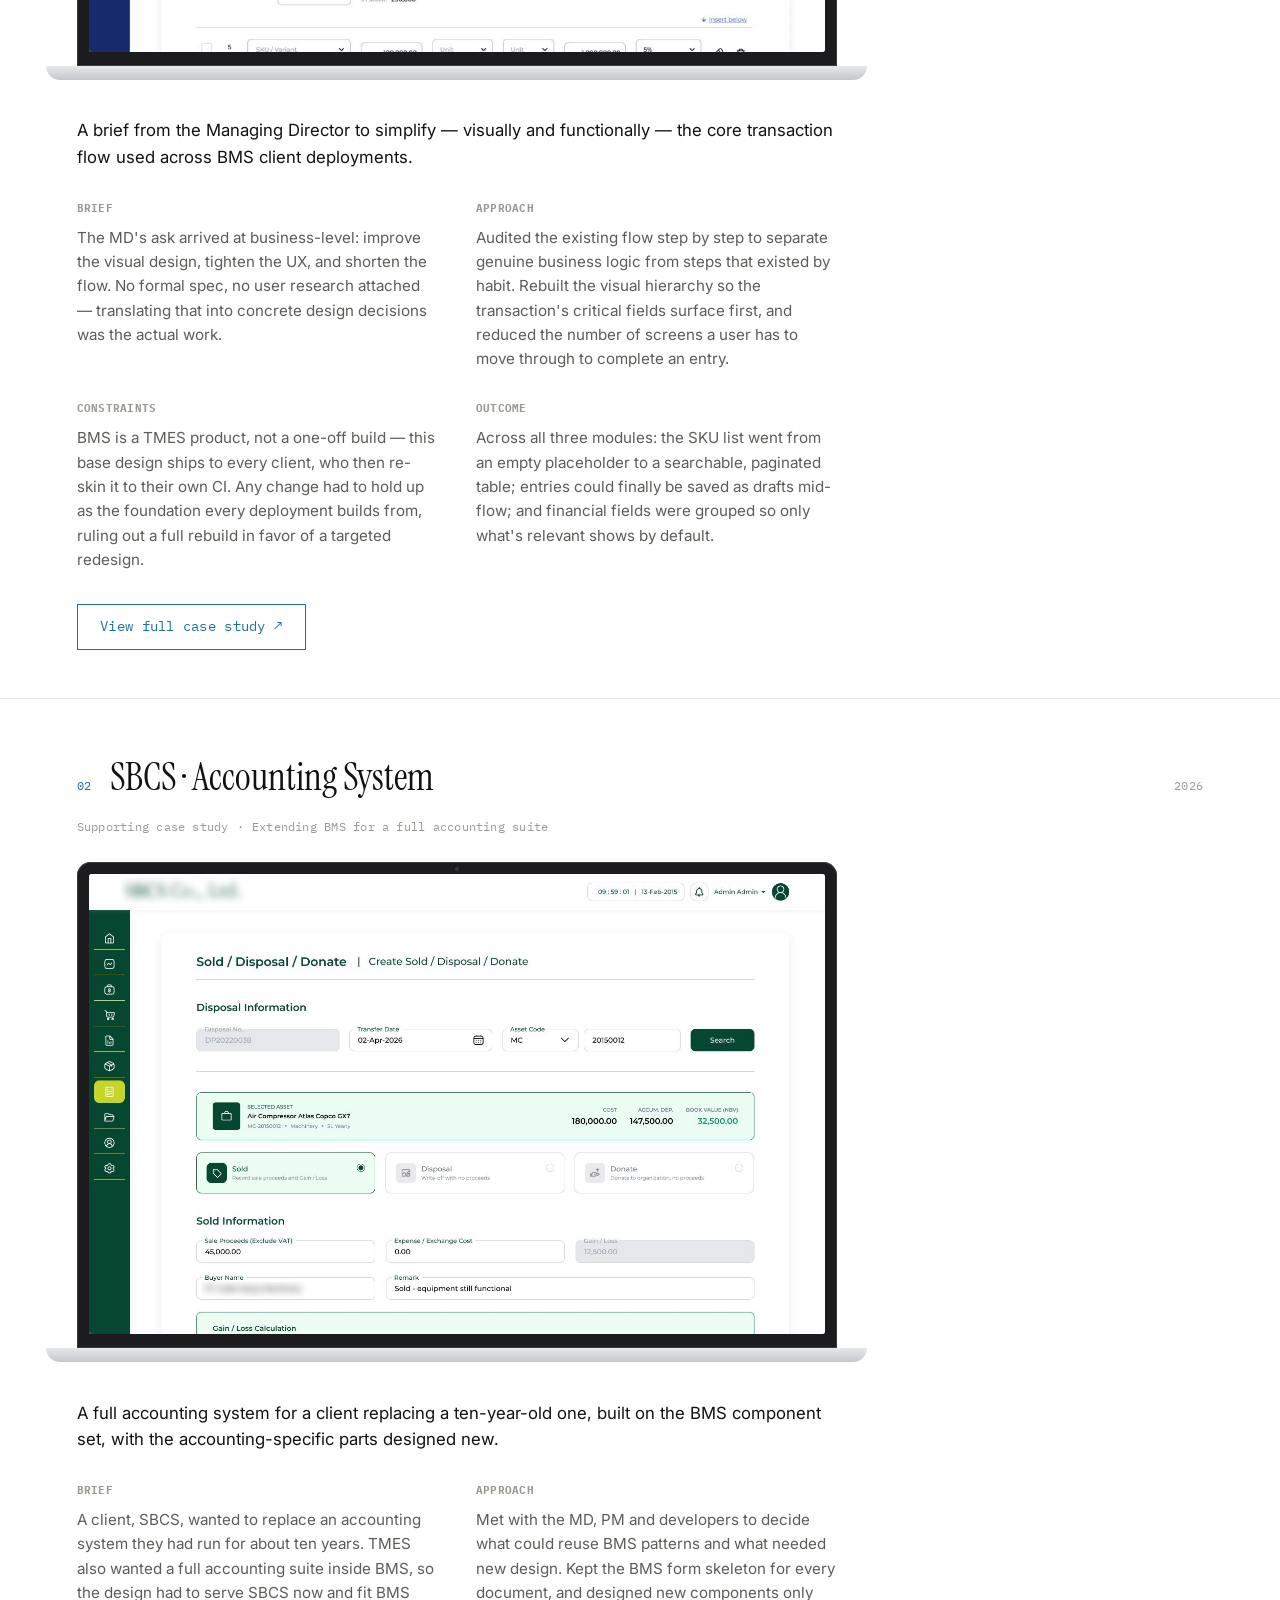
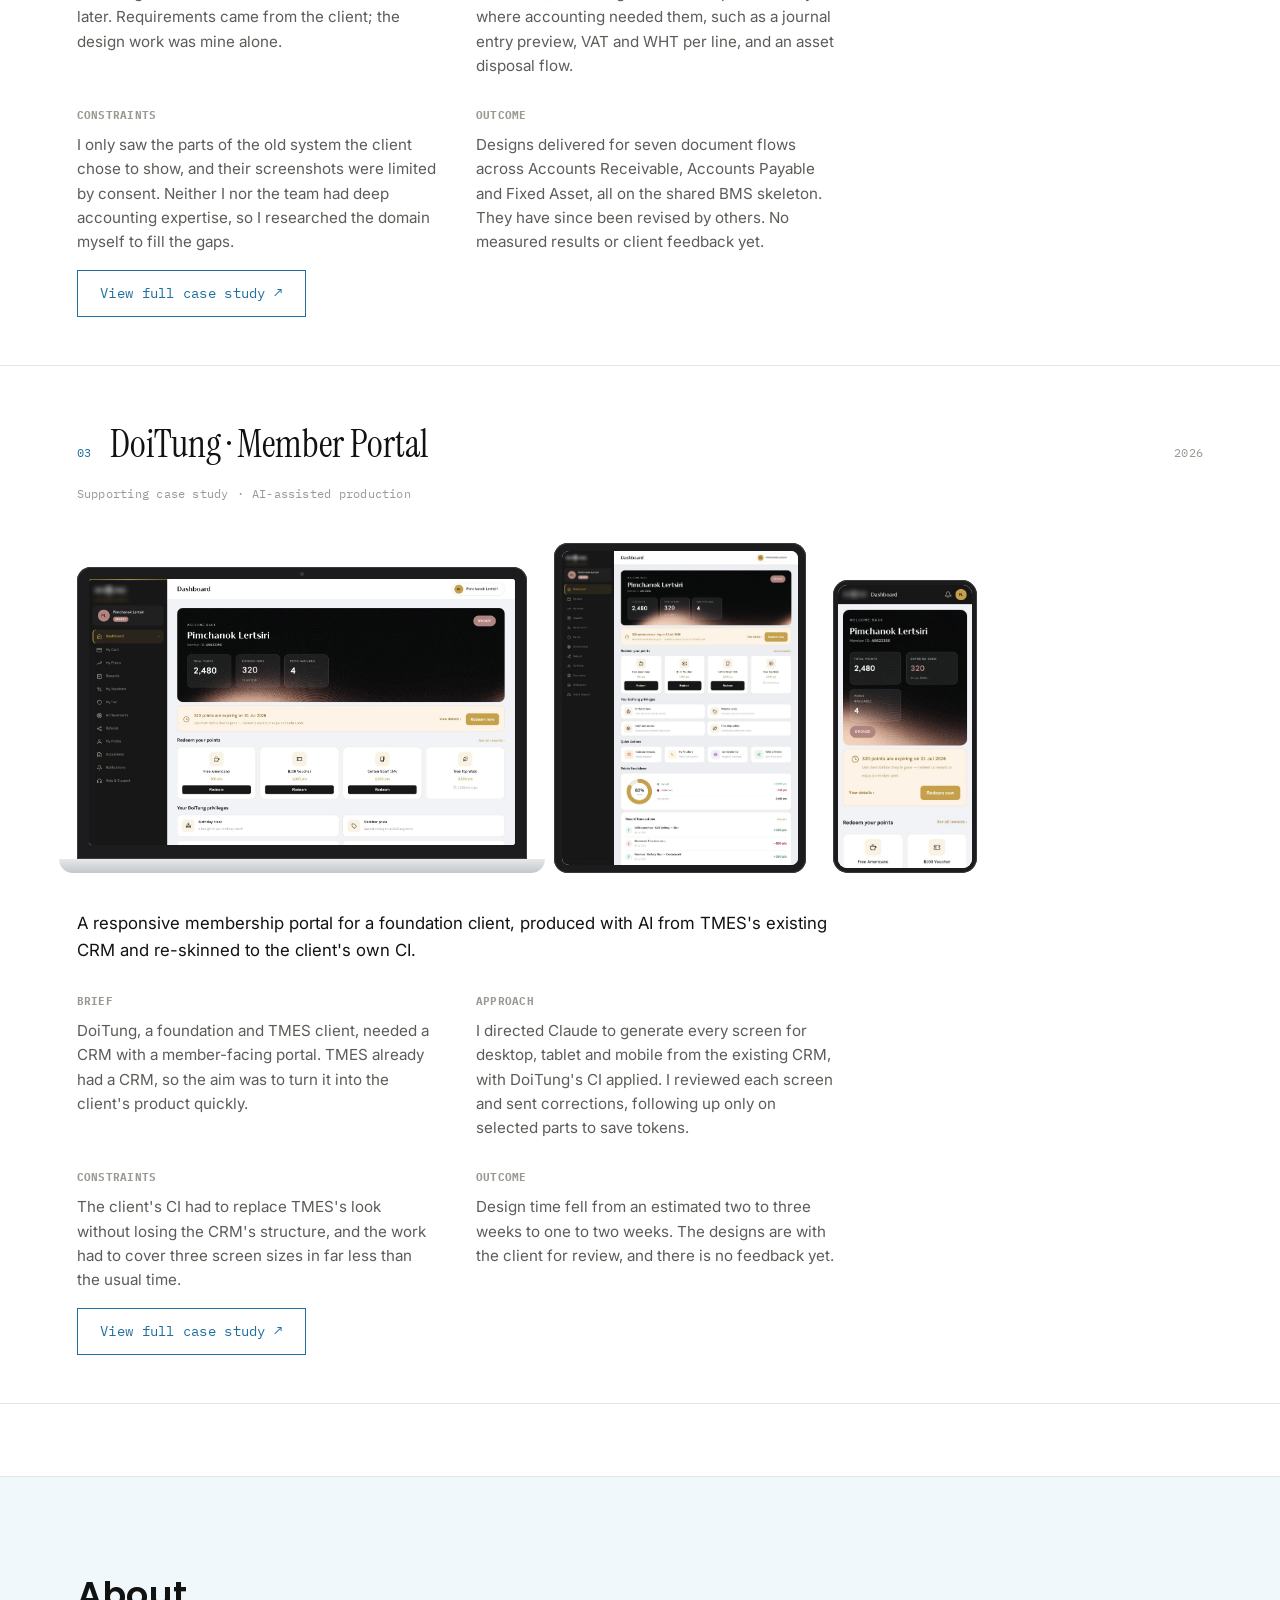
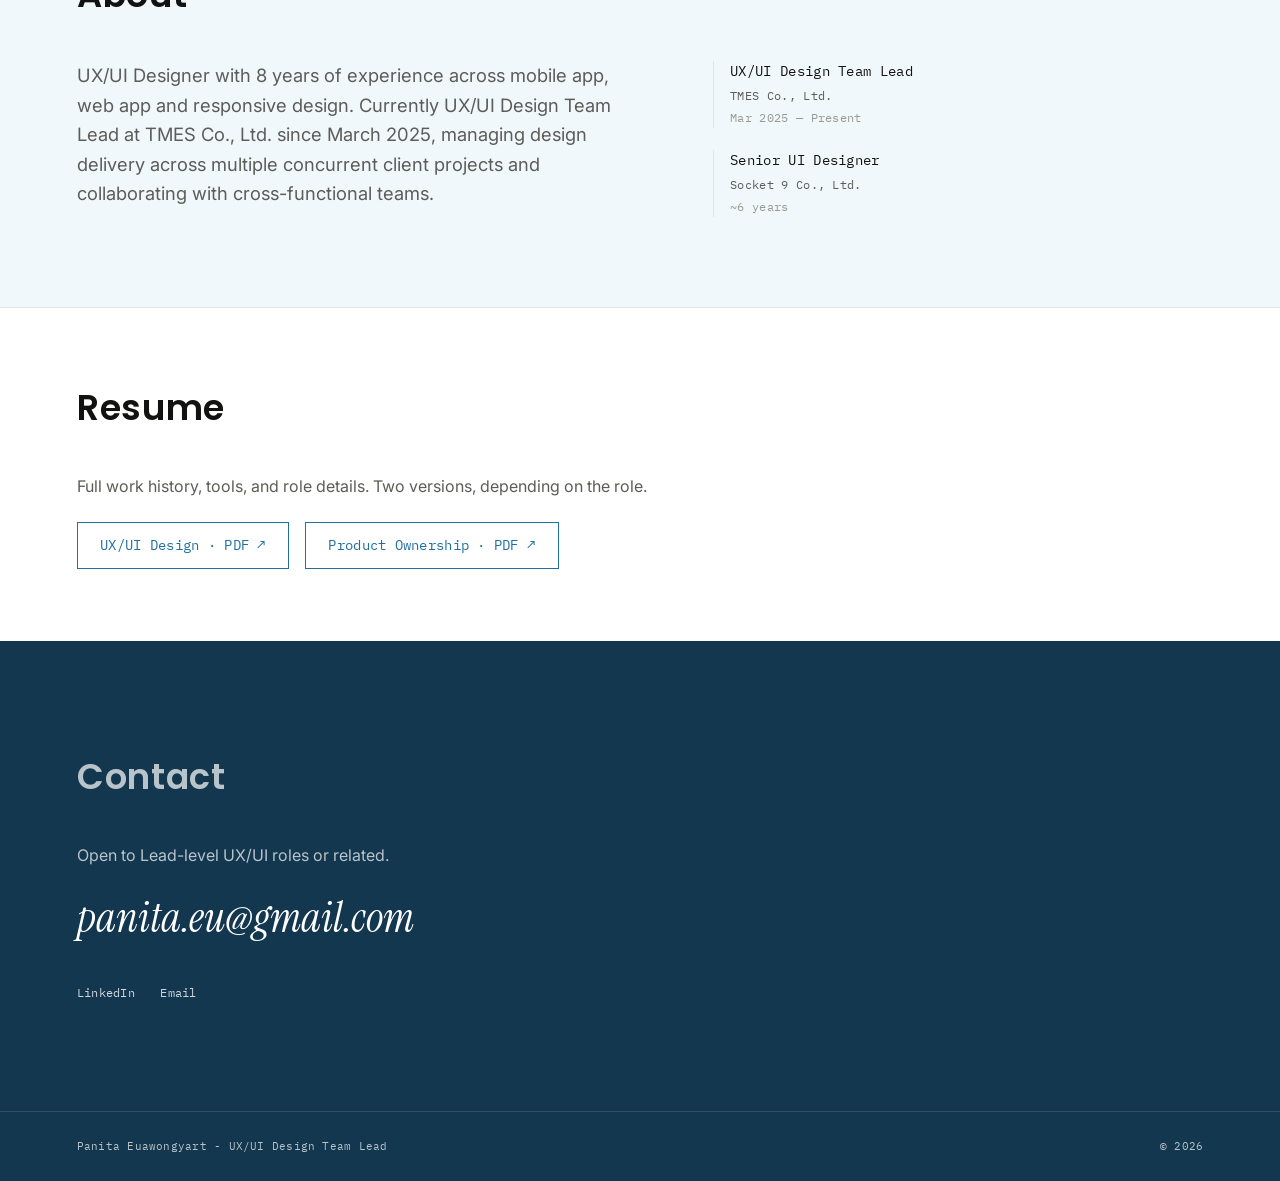
==== commit e433e9c4: "Resume section: link both UX/UI and Product Ownership versions Co-Authored-By: Claude Sonnet 5.5 <no" ====
--- a/index.html
+++ b/index.html
@@ -225,9 +225,9 @@
           <p>Four websites for a construction and interior contracting group, built on Odoo: the group site, its design and construction arm, a commercial kitchen equipment company and a riverside restaurant in Ayutthaya. Designed and built by me.</p>
           <ul class="work-links mono">
             <li><a href="https://greatawaygroup.com/" target="_blank" rel="noopener">Great A Way Group &#8599;</a></li>
-            <li><a href="https://greatawaygroup.com/greataway" target="_blank" rel="noopener">Design &amp; Construction &#8599;</a></li>
             <li><a href="https://kitandcook.com/" target="_blank" rel="noopener">Kit &amp; Cook &#8599;</a></li>
             <li><a href="https://civilizeayutthaya.com/" target="_blank" rel="noopener">Civilize Ayutthaya &#8599;</a></li>
+            <li><a href="https://greatawaygroup.com/greataway" target="_blank" rel="noopener">Design &amp; Construction &#8599;</a></li>
           </ul>
           <p class="work-note mono">Live client sites, which may have been updated since delivery.</p>
         </article>
@@ -252,8 +252,11 @@
   <!-- RESUME -->
   <section id="resume" class="resume">
     <h2 class="section-label mono">Resume</h2>
-    <p>Full work history, tools, and role details.</p>
-    <a class="resume-link mono" href="Resume.pdf" target="_blank" rel="noopener">Download PDF ↗</a>
+    <p>Full work history, tools, and role details. Two versions, depending on the role.</p>
+    <div class="resume-links">
+      <a class="resume-link mono" href="Resume.pdf" target="_blank" rel="noopener">UX/UI Design · PDF ↗</a>
+      <a class="resume-link mono" href="Resume-PO.pdf" target="_blank" rel="noopener">Product Ownership · PDF ↗</a>
+    </div>
   </section>
 
   <!-- CONTACT -->
--- a/styles.css
+++ b/styles.css
@@ -142,29 +142,39 @@
    label supplies it; every other section already pads its children */
 .work .section-label{ padding: 0 var(--pad); }
 
-/* ---------- Work tabs ---------- */
+/* ---------- Work tabs (segmented control) ---------- */
 .work-tabs{
-  display:flex; gap: 0.6rem;
-  padding: 0 var(--pad);
-  margin-bottom: 3rem;
+  display:flex; gap: 4px;
+  width: fit-content;
+  margin: 0 var(--pad) 3rem;
+  padding: 5px;
+  background: var(--accent-soft);
+  border: 1px solid var(--sky);
+  border-radius: 999px;
 }
 .work-tab{
   font-family: var(--mono);
-  font-size: 0.8rem;
+  font-size: 0.95rem;
+  font-weight: 500;
   letter-spacing: 0.02em;
-  color: var(--ink-faint);
+  color: var(--ink-deep);
   background: none;
-  border: 1px solid var(--line);
+  border: 0;
   border-radius: 999px;
-  padding: 0.55rem 1.3rem;
+  padding: 0.8rem 2.2rem;
   cursor: pointer;
-  transition: color 0.2s ease, border-color 0.2s ease, background 0.2s ease;
-}
-.work-tab:hover{ color: var(--accent); border-color: var(--accent); }
+  transition: color 0.2s ease, background 0.2s ease, box-shadow 0.2s ease;
+}
+.work-tab:hover{ color: var(--accent); background: rgba(255,255,255,0.7); }
 .work-tab.is-active{
-  color: var(--bg);
+  color: #fff;
   background: var(--accent);
-  border-color: var(--accent);
+  box-shadow: 0 4px 12px -4px rgba(31,111,159,0.55);
+}
+.work-tab.is-active:hover{ color:#fff; background: var(--accent); }
+@media (max-width: 720px){
+  .work-tabs{ width: auto; }
+  .work-tab{ flex: 1; padding: 0.8rem 1rem; }
 }
 
 .work-panel{ display: none; }
@@ -253,7 +263,7 @@
 /* Laptop mockup: the thumbnail sits inside a plain CSS laptop frame */
 .entry-thumb{
   position: relative;
-  margin-top: 1.6rem; margin-bottom: 1.6rem;
+  margin-top: 1.6rem; margin-bottom: 3.2rem;
   max-width: 760px;
   padding: 12px 12px 14px;
   background: #1c1c1e;
@@ -467,7 +477,7 @@
 }
 
 /* ---------- Device set: laptop + tablet + phone ---------- */
-.devices{ display:flex; align-items:flex-end; gap:3%; max-width:900px; margin-top:1.6rem; margin-bottom:1.6rem; }
+.devices{ display:flex; align-items:flex-end; gap:3%; max-width:900px; margin-top:1.6rem; margin-bottom:3.2rem; }
 .devices .entry-thumb{ margin:0; flex:0 0 50%; max-width:none; }
 .device-tablet, .device-phone{
   background:#1c1c1e; box-shadow:0 0 0 1px #3a3a3c inset; transform: translateY(14px);
@@ -510,3 +520,6 @@
 .work-links a{ color:var(--accent); text-decoration:underline; text-underline-offset:4px; text-decoration-thickness:1px; }
 .work-links a:hover, .work-links a:focus-visible{ text-decoration-thickness:1.5px; font-weight:500; }
 .work-card p.work-note{ font-size:0.7rem; color:var(--ink-faint); margin:0.8rem 0 0; }
+
+/* Two resume versions */
+.resume-links{ display:flex; flex-wrap:wrap; gap: 0.8rem 1rem; }
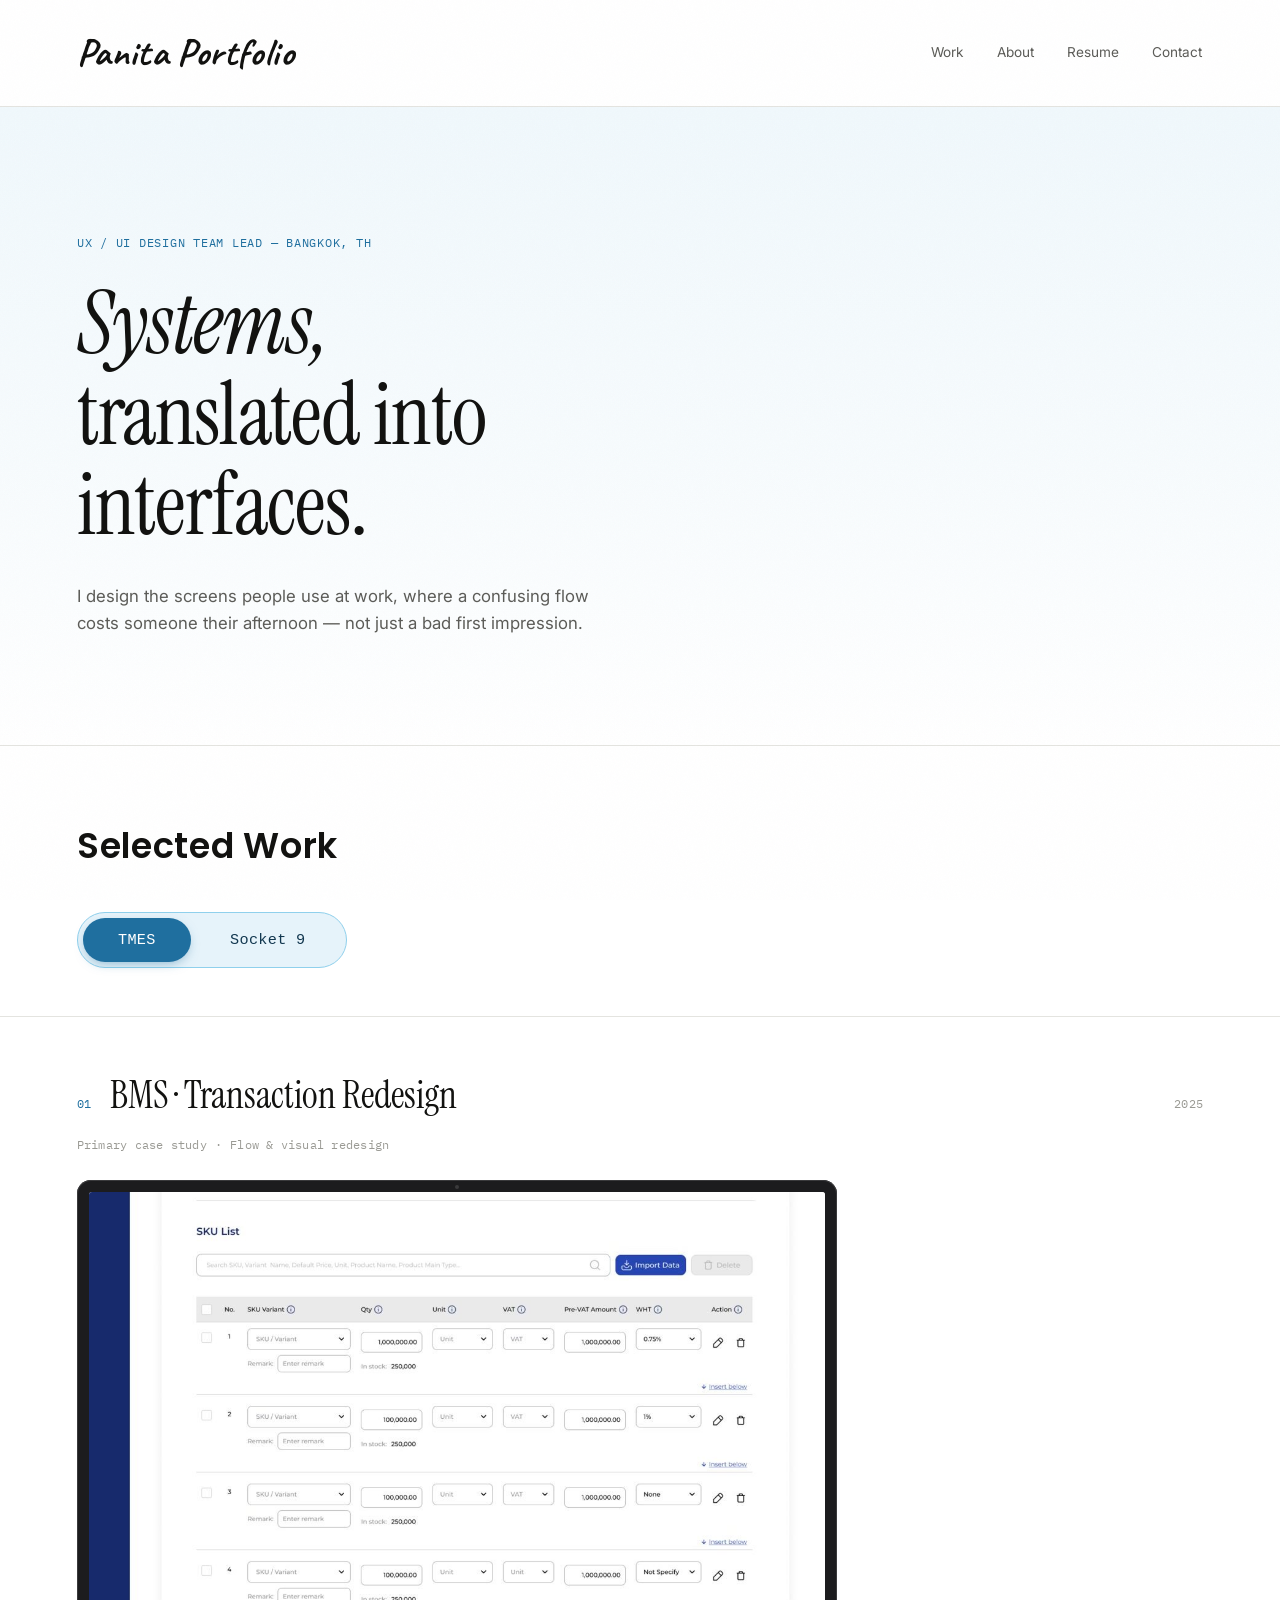
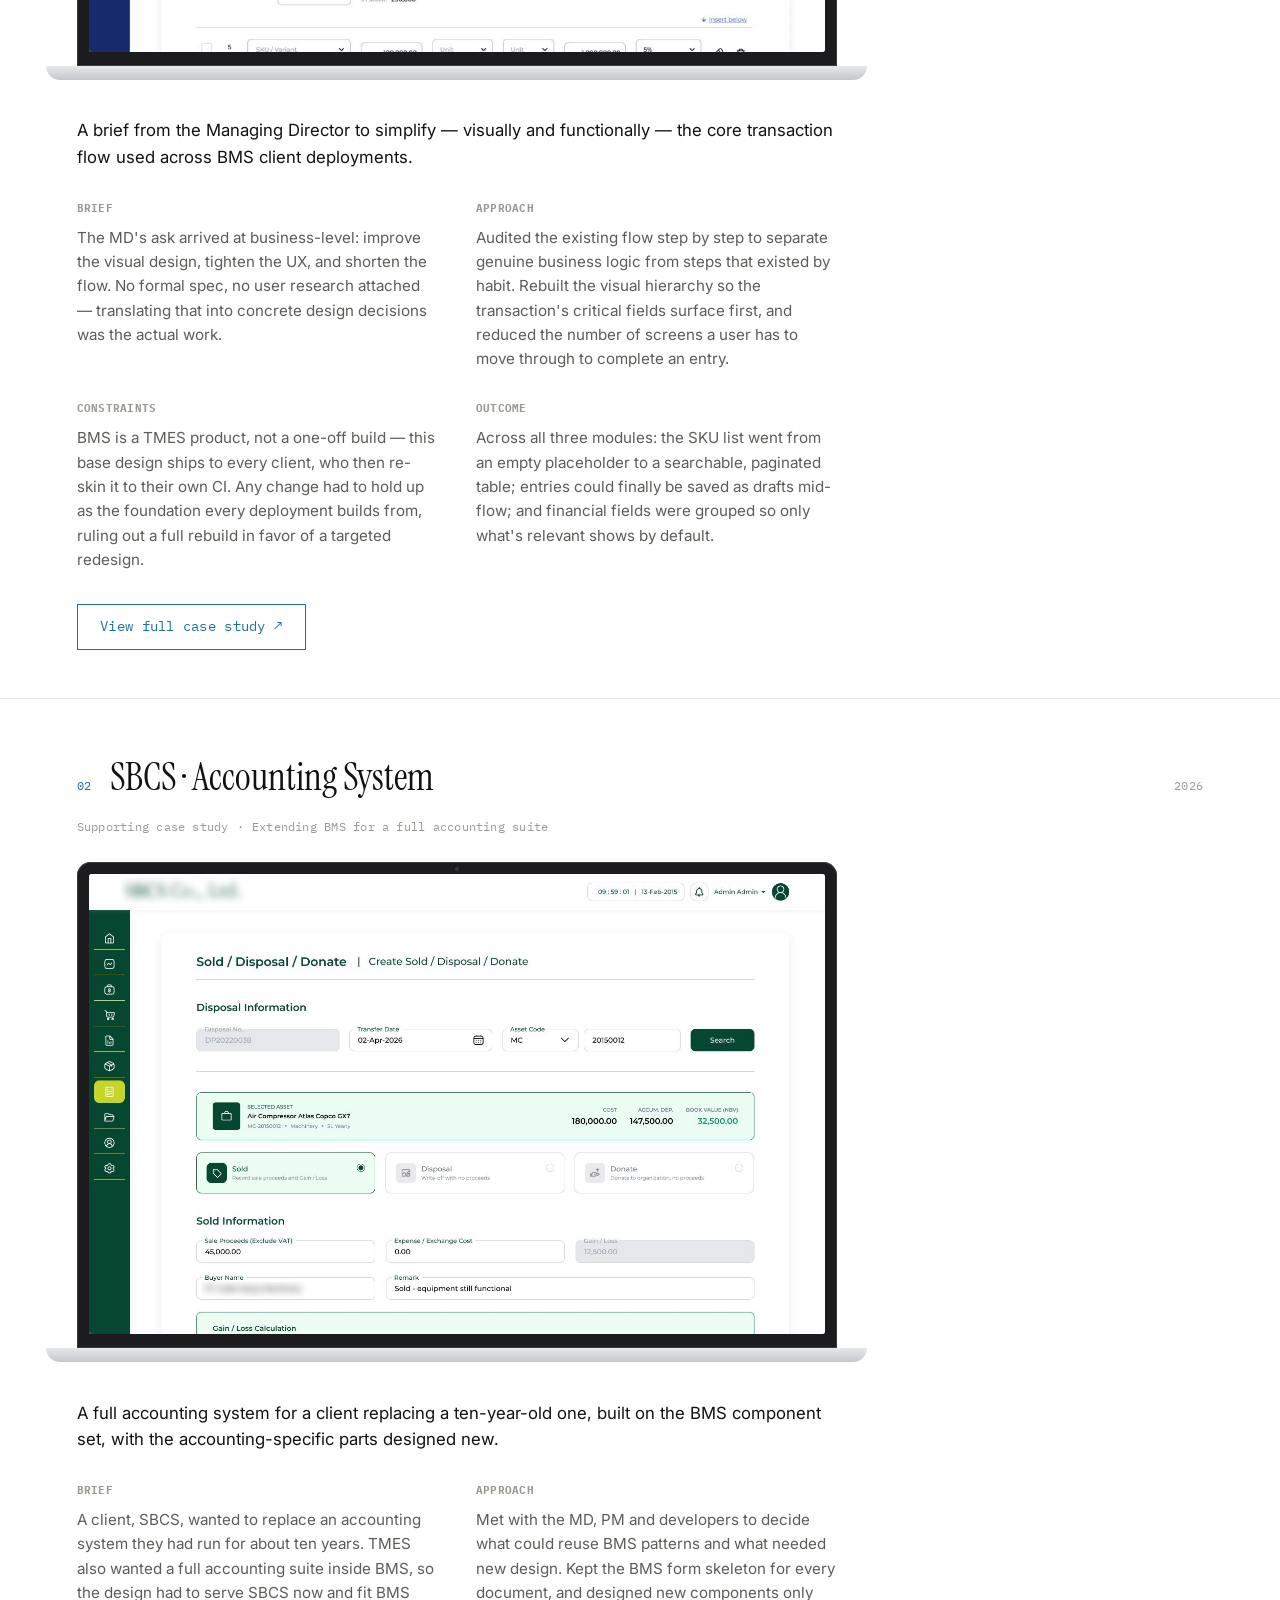
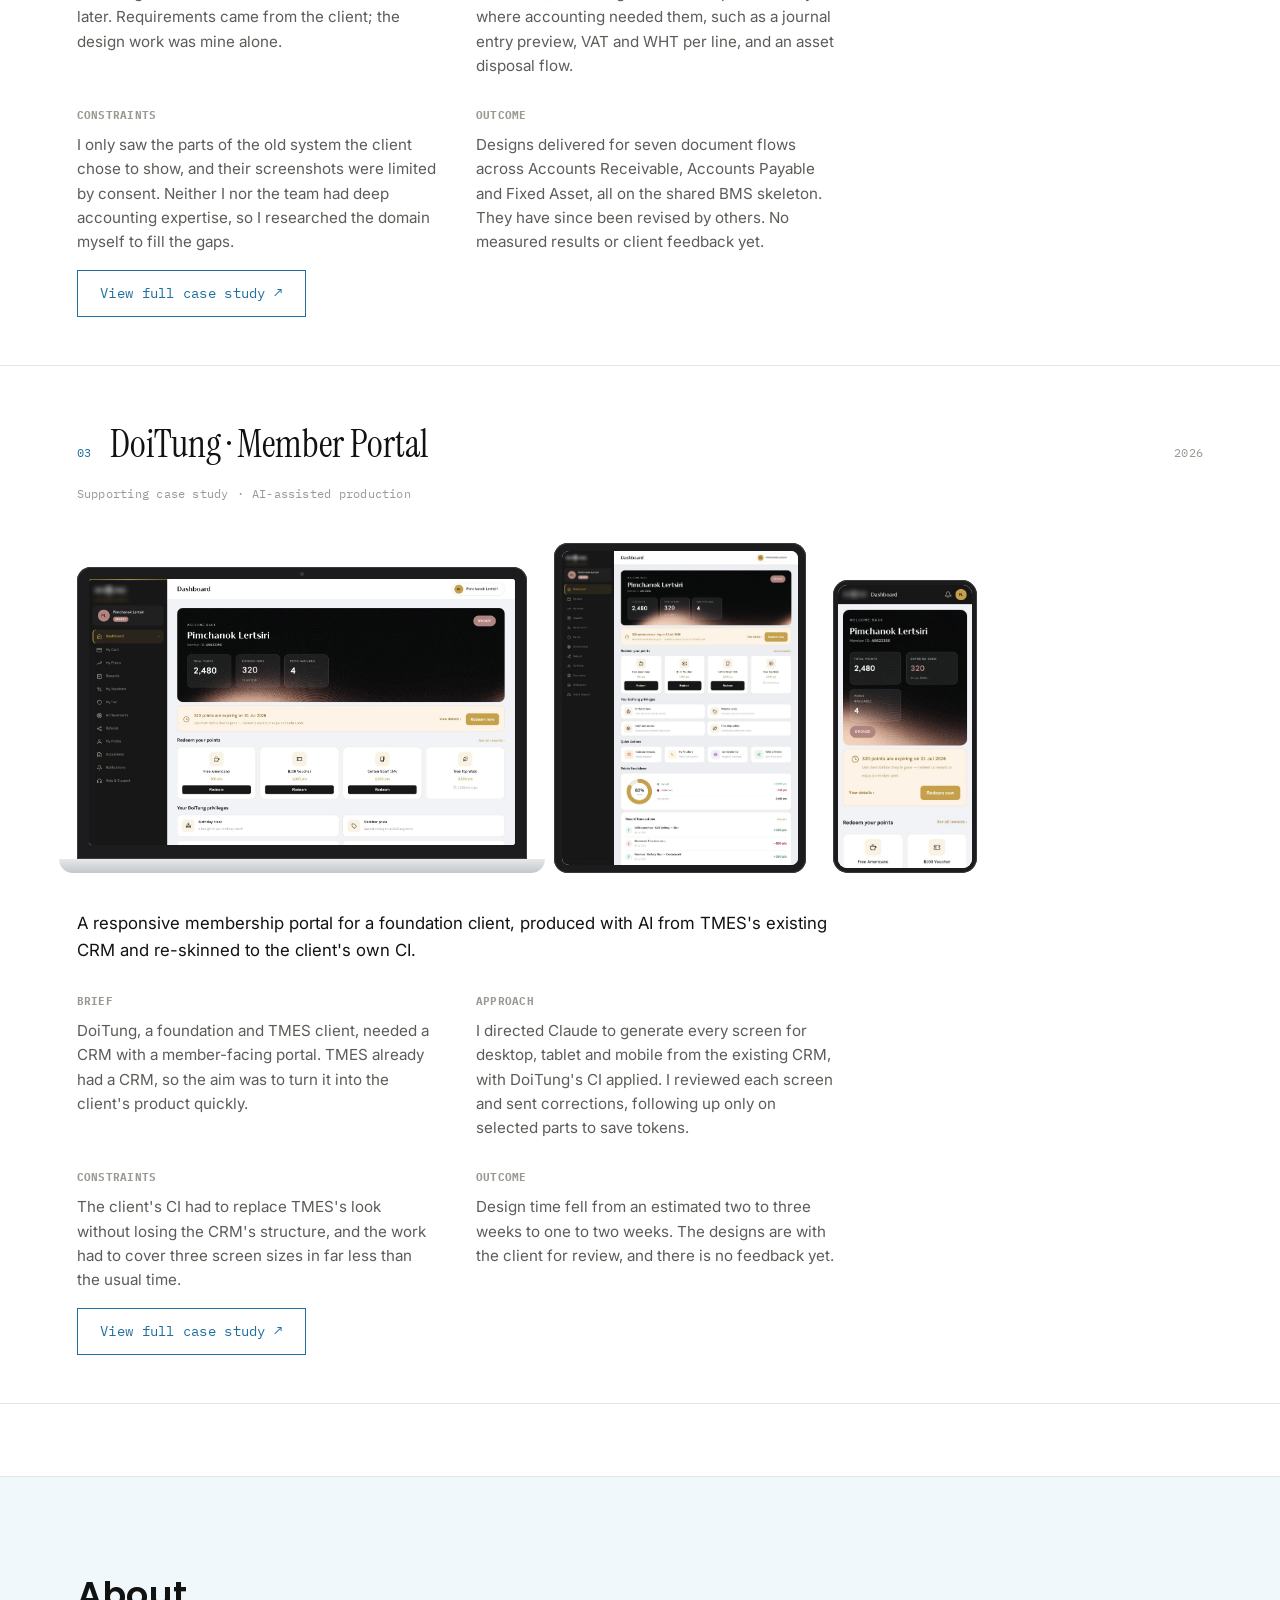
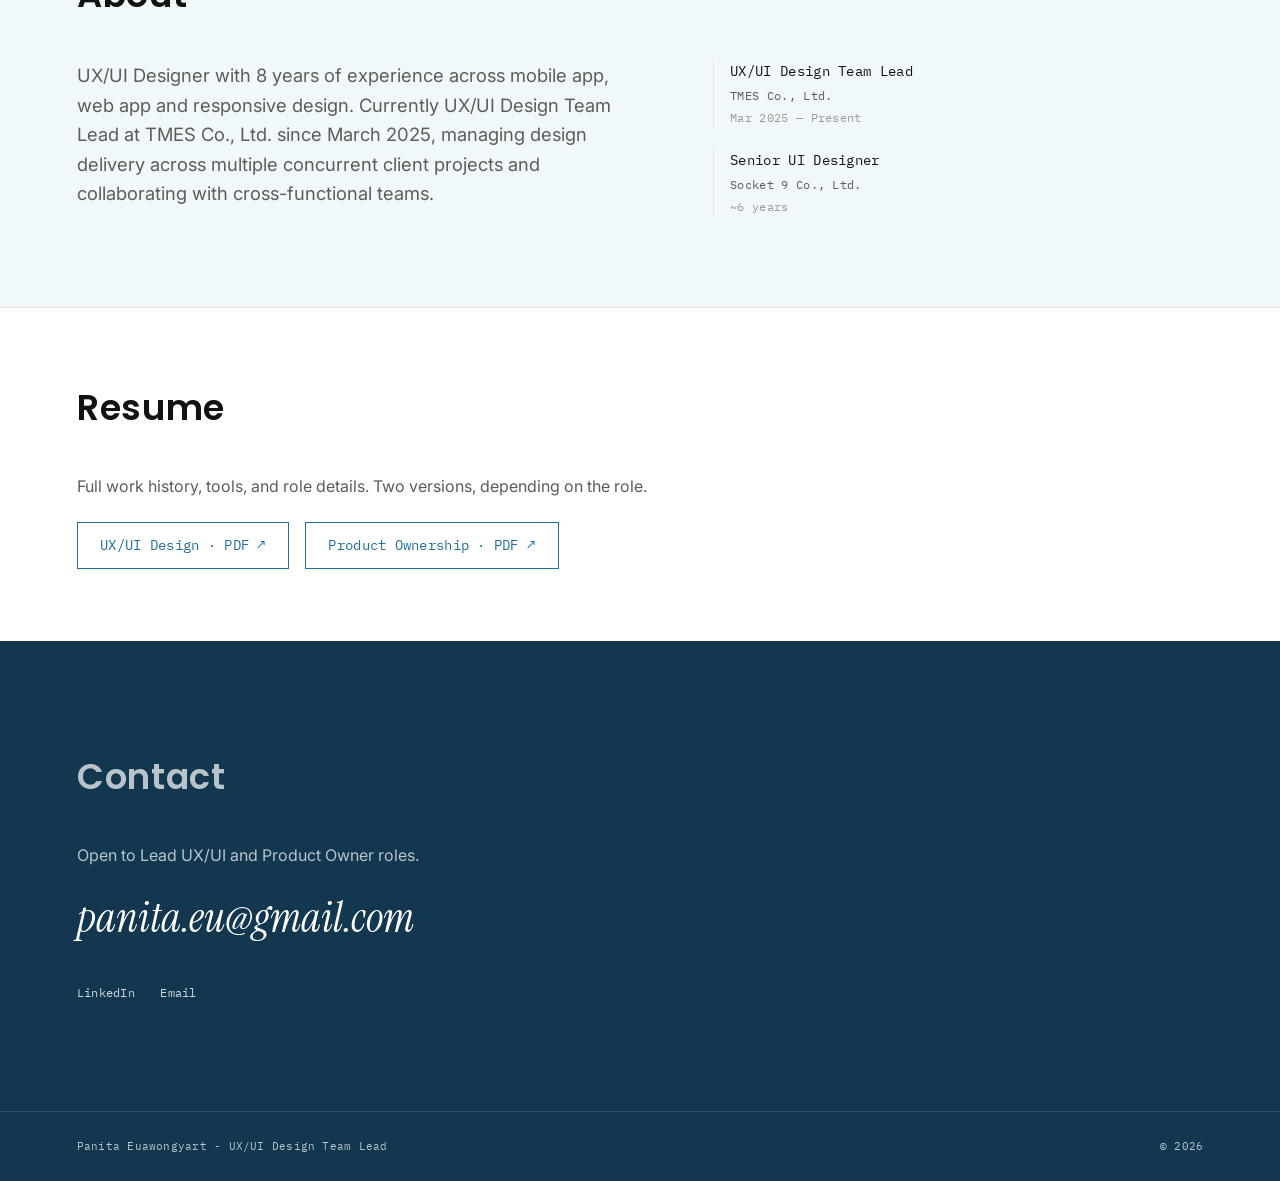
==== commit 7e2ae7e0: "Contact: open to Lead UX/UI and Product Owner roles Co-Authored-By: Claude Sonnet 5.5 <noreply@anthr" ====
--- a/index.html
+++ b/index.html
@@ -262,7 +262,7 @@
   <!-- CONTACT -->
   <section id="contact" class="contact">
     <h2 class="section-label mono">Contact</h2>
-    <p class="contact-text">Open to Lead-level UX/UI roles or related.</p>
+    <p class="contact-text">Open to Lead UX/UI and Product Owner roles.</p>
     <a class="contact-email" href="mailto:panita.eu@gmail.com">panita.eu@gmail.com</a>
     <div class="contact-links mono">
       <a href="https://linkedin.com/in/panita1990" target="_blank" rel="noopener">LinkedIn</a>
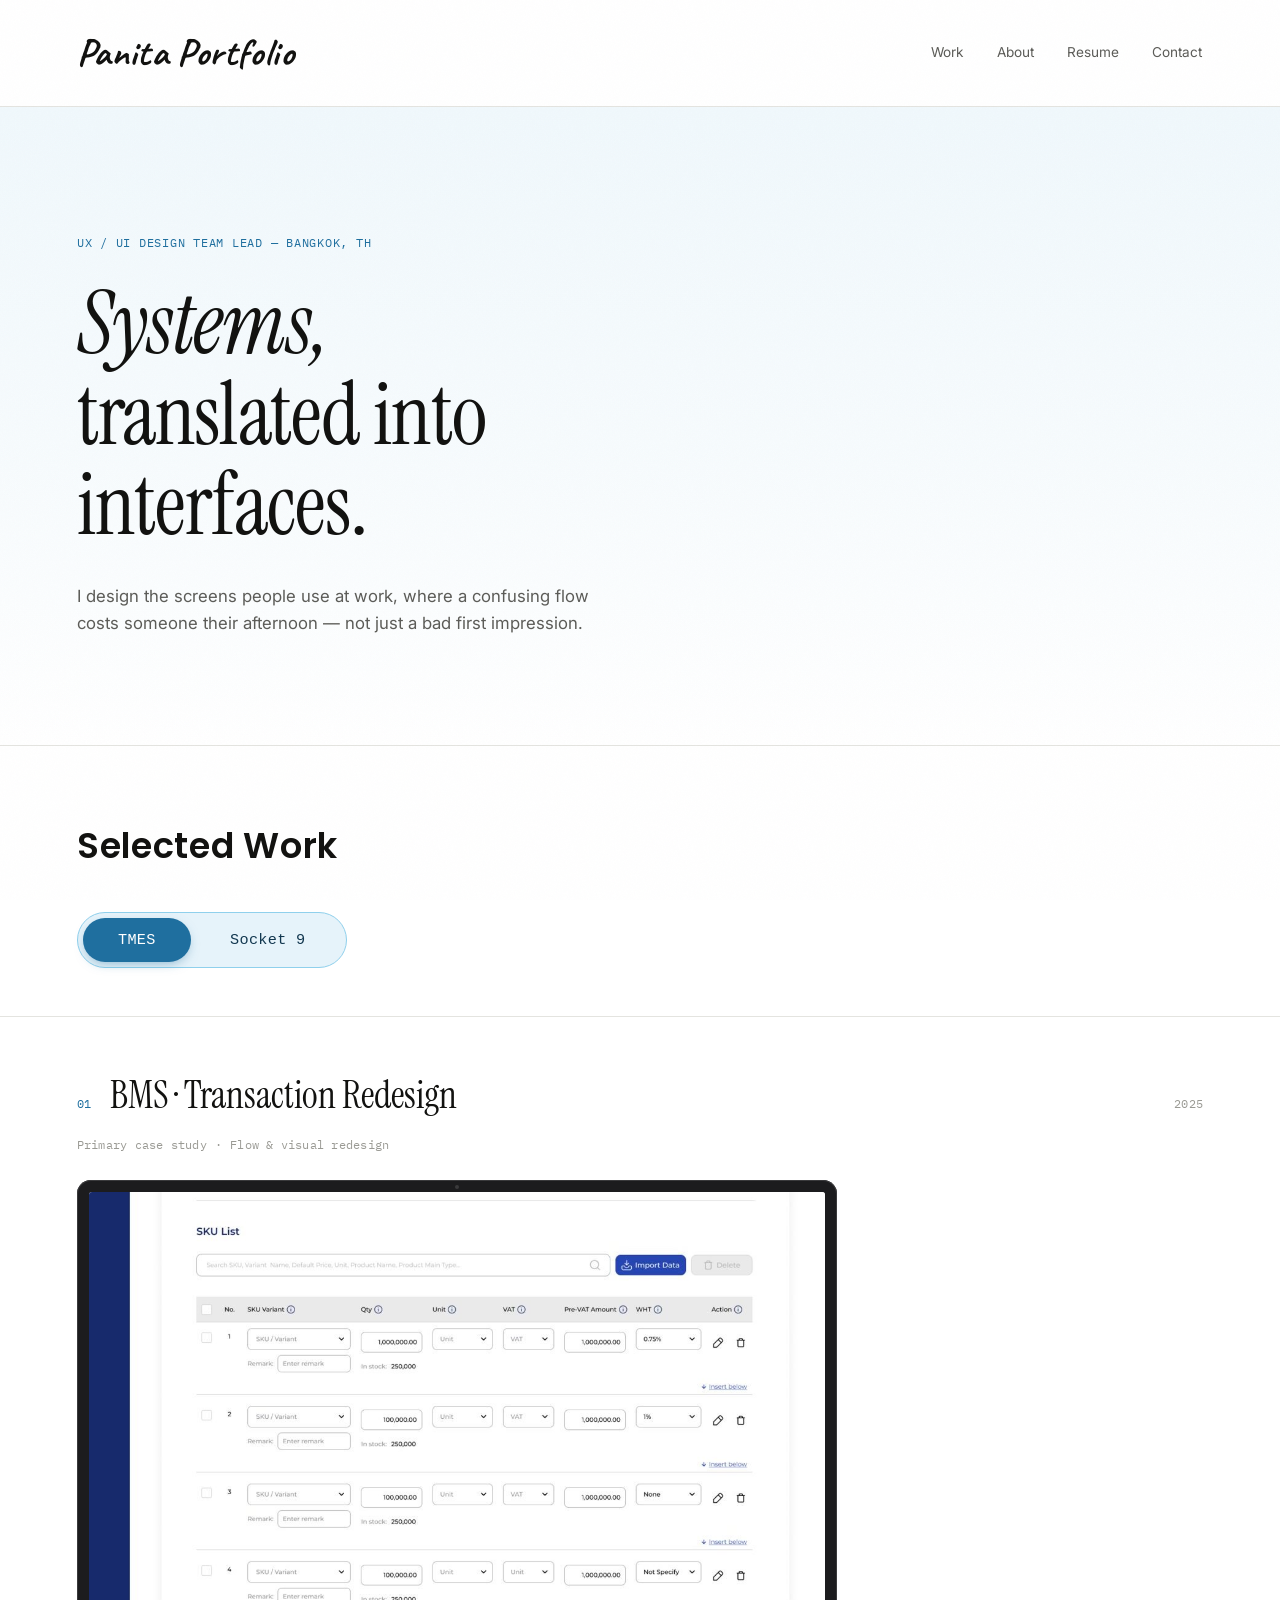
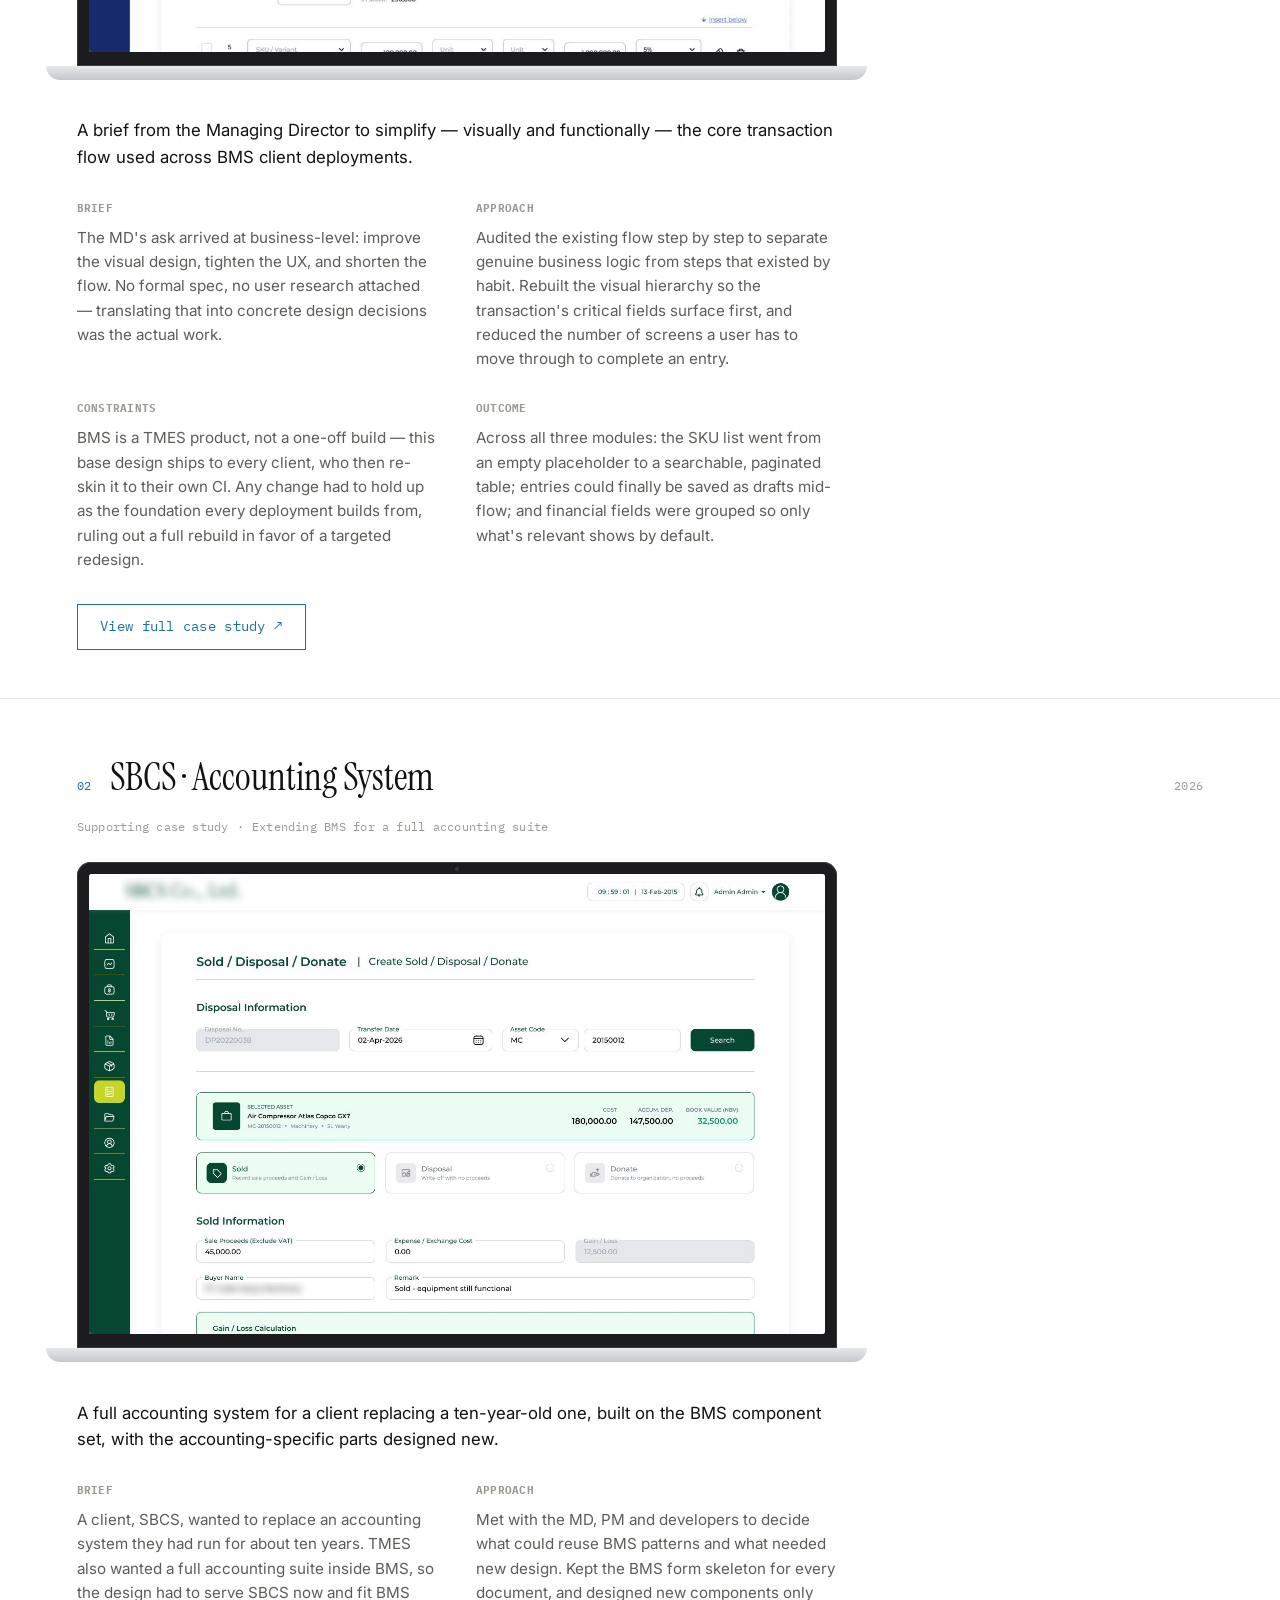
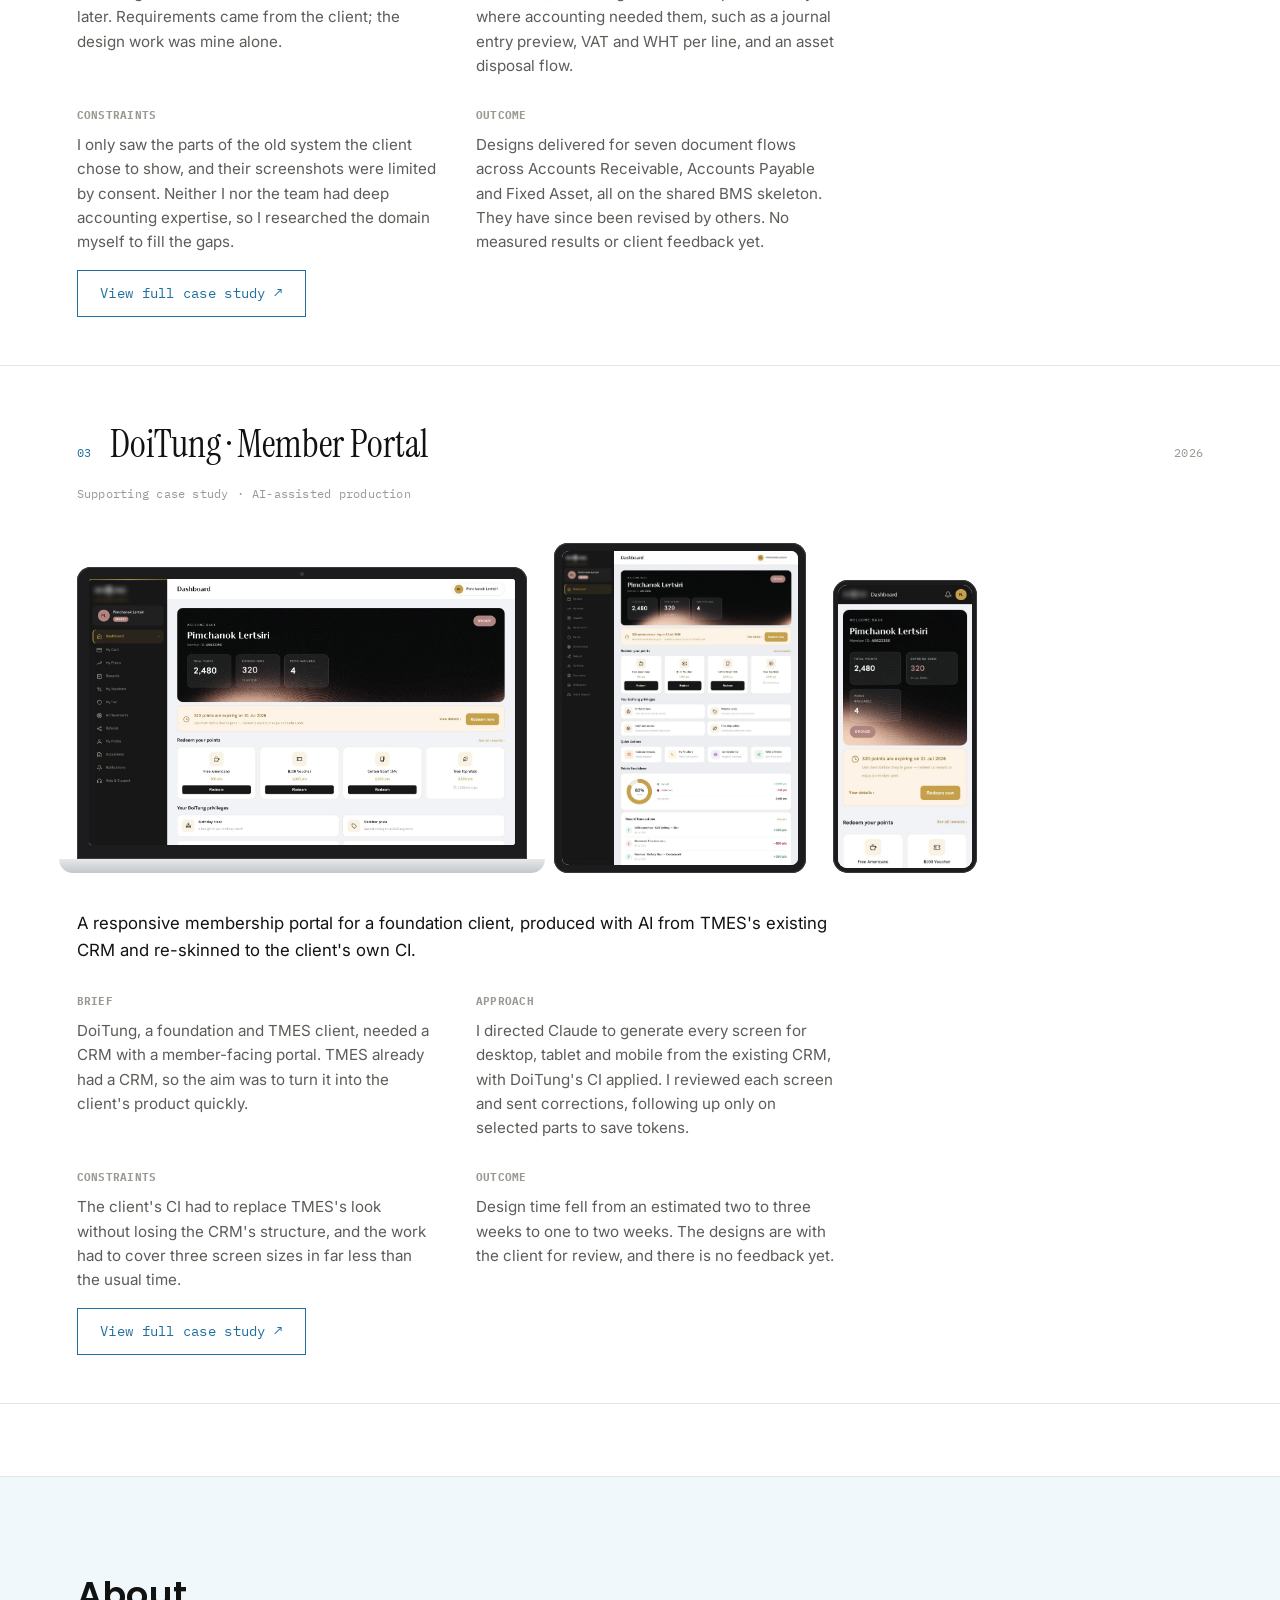
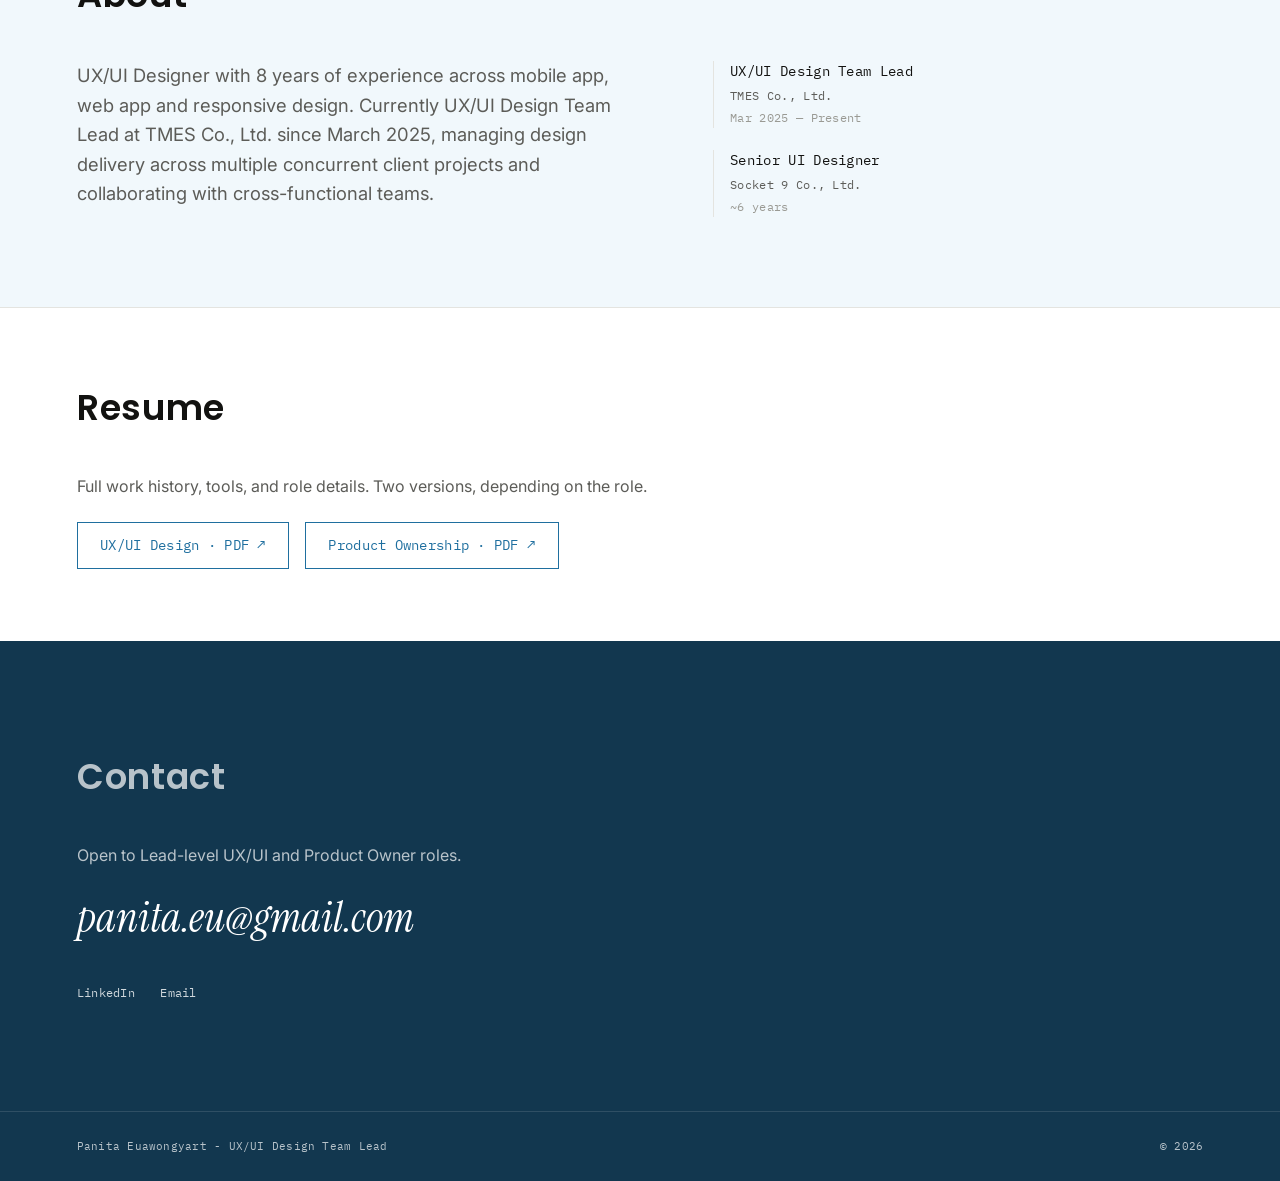
==== commit fdbfeec9: "Contact: keep 'Lead-level' wording Co-Authored-By: Claude Sonnet 5.5 <noreply@anthropic.com> Claude-" ====
--- a/index.html
+++ b/index.html
@@ -262,7 +262,7 @@
   <!-- CONTACT -->
   <section id="contact" class="contact">
     <h2 class="section-label mono">Contact</h2>
-    <p class="contact-text">Open to Lead UX/UI and Product Owner roles.</p>
+    <p class="contact-text">Open to Lead-level UX/UI and Product Owner roles.</p>
     <a class="contact-email" href="mailto:panita.eu@gmail.com">panita.eu@gmail.com</a>
     <div class="contact-links mono">
       <a href="https://linkedin.com/in/panita1990" target="_blank" rel="noopener">LinkedIn</a>
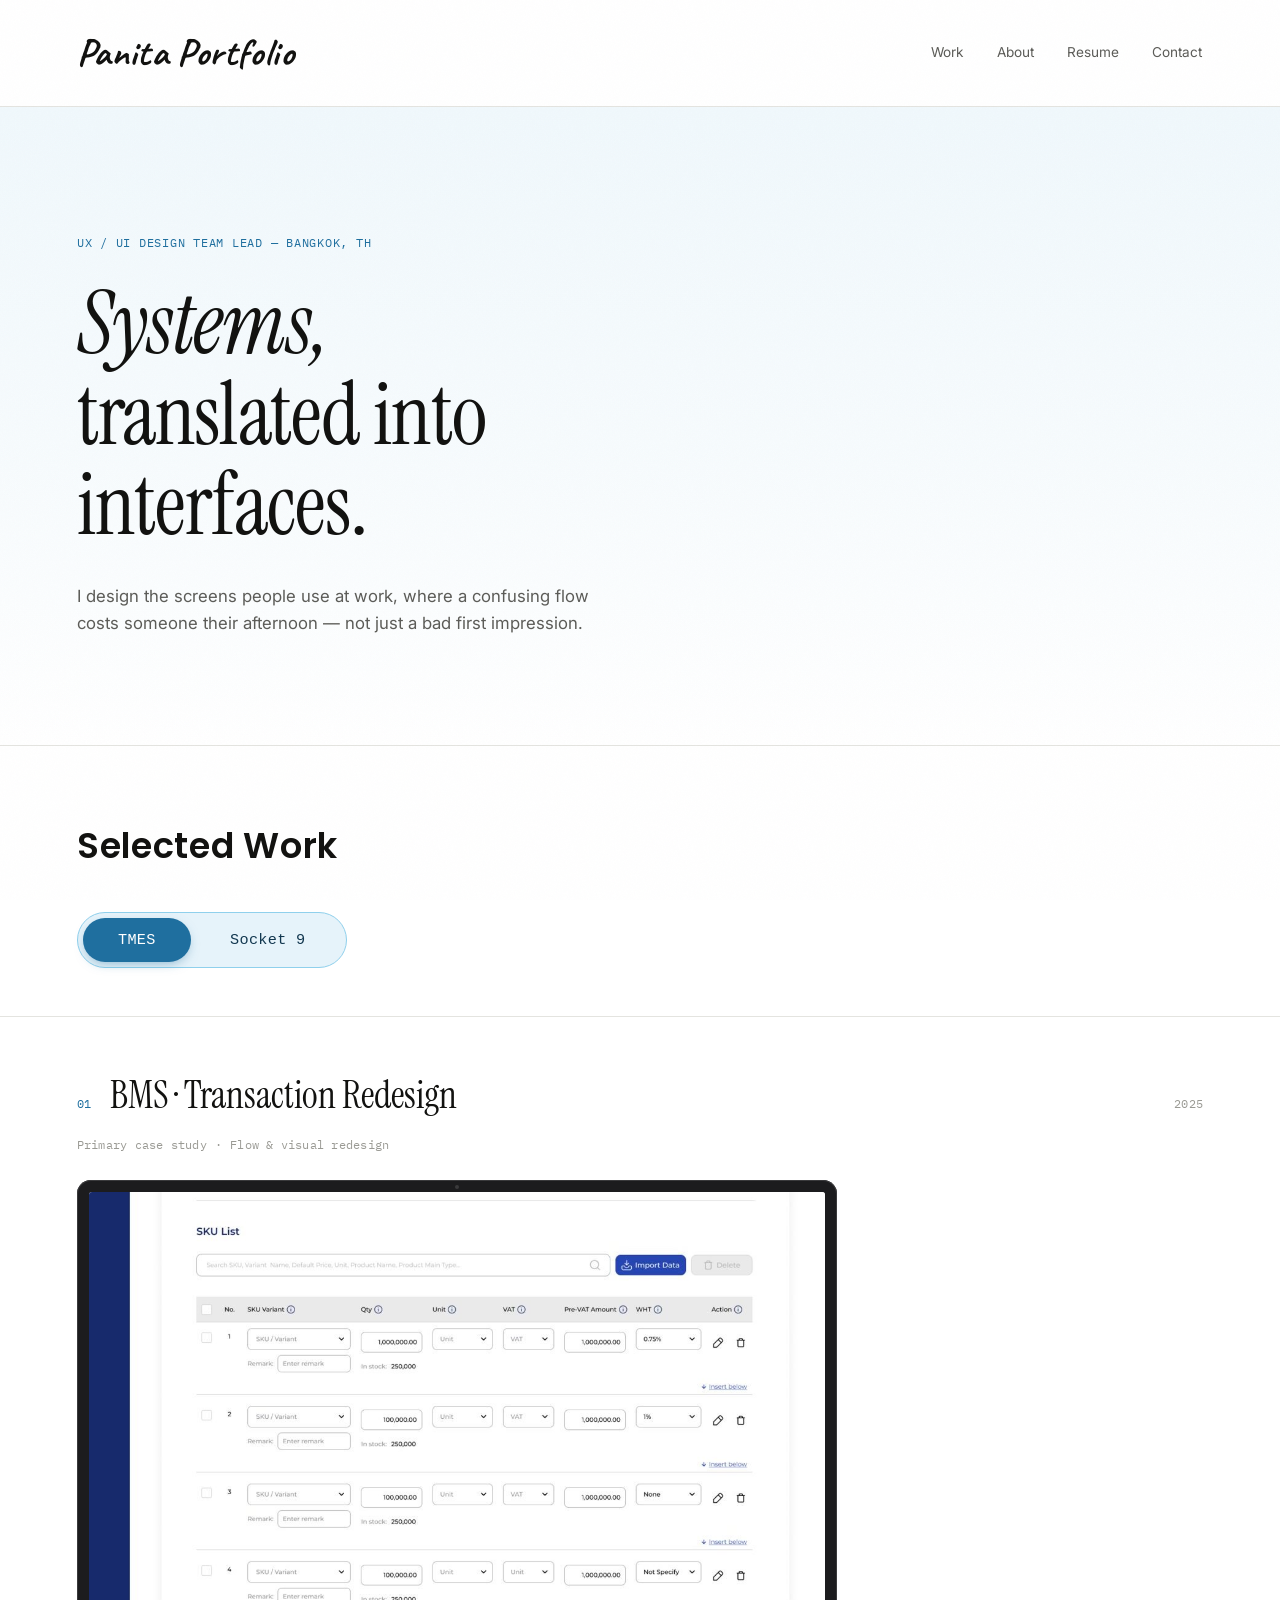
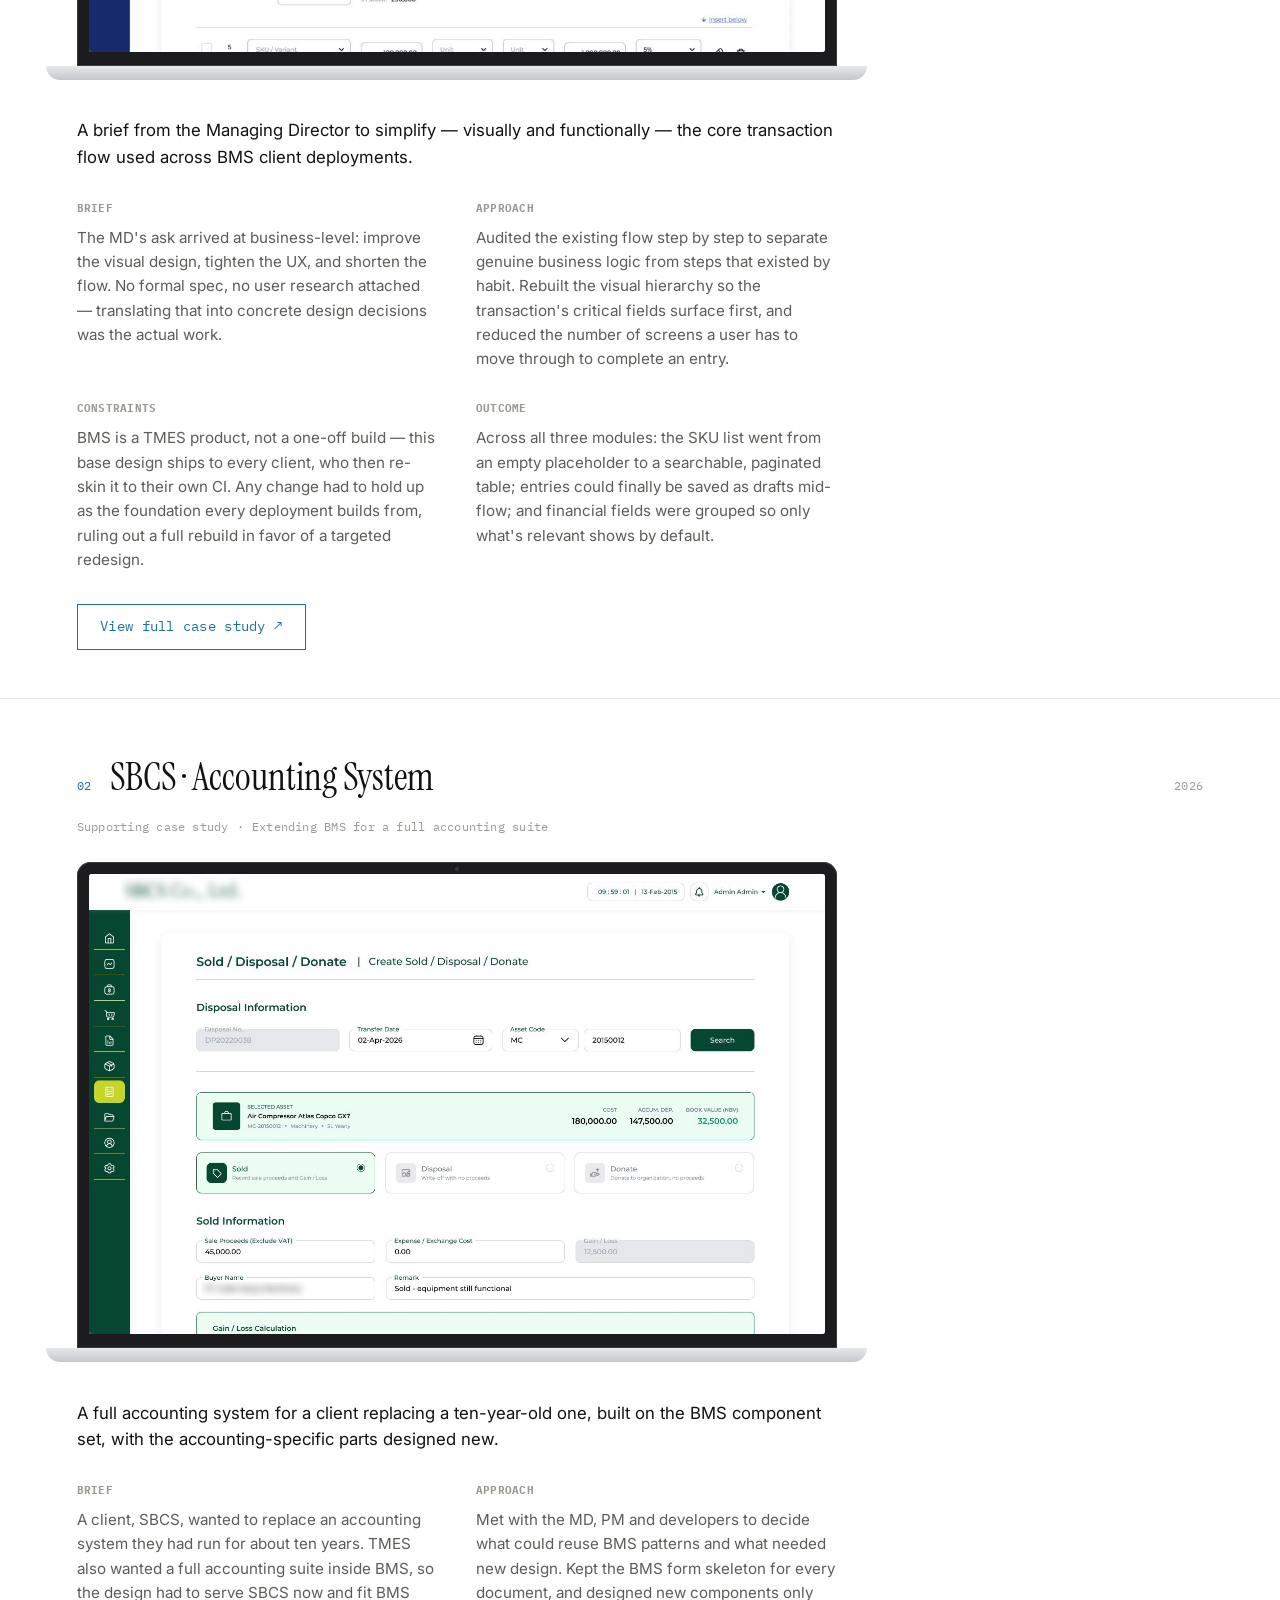
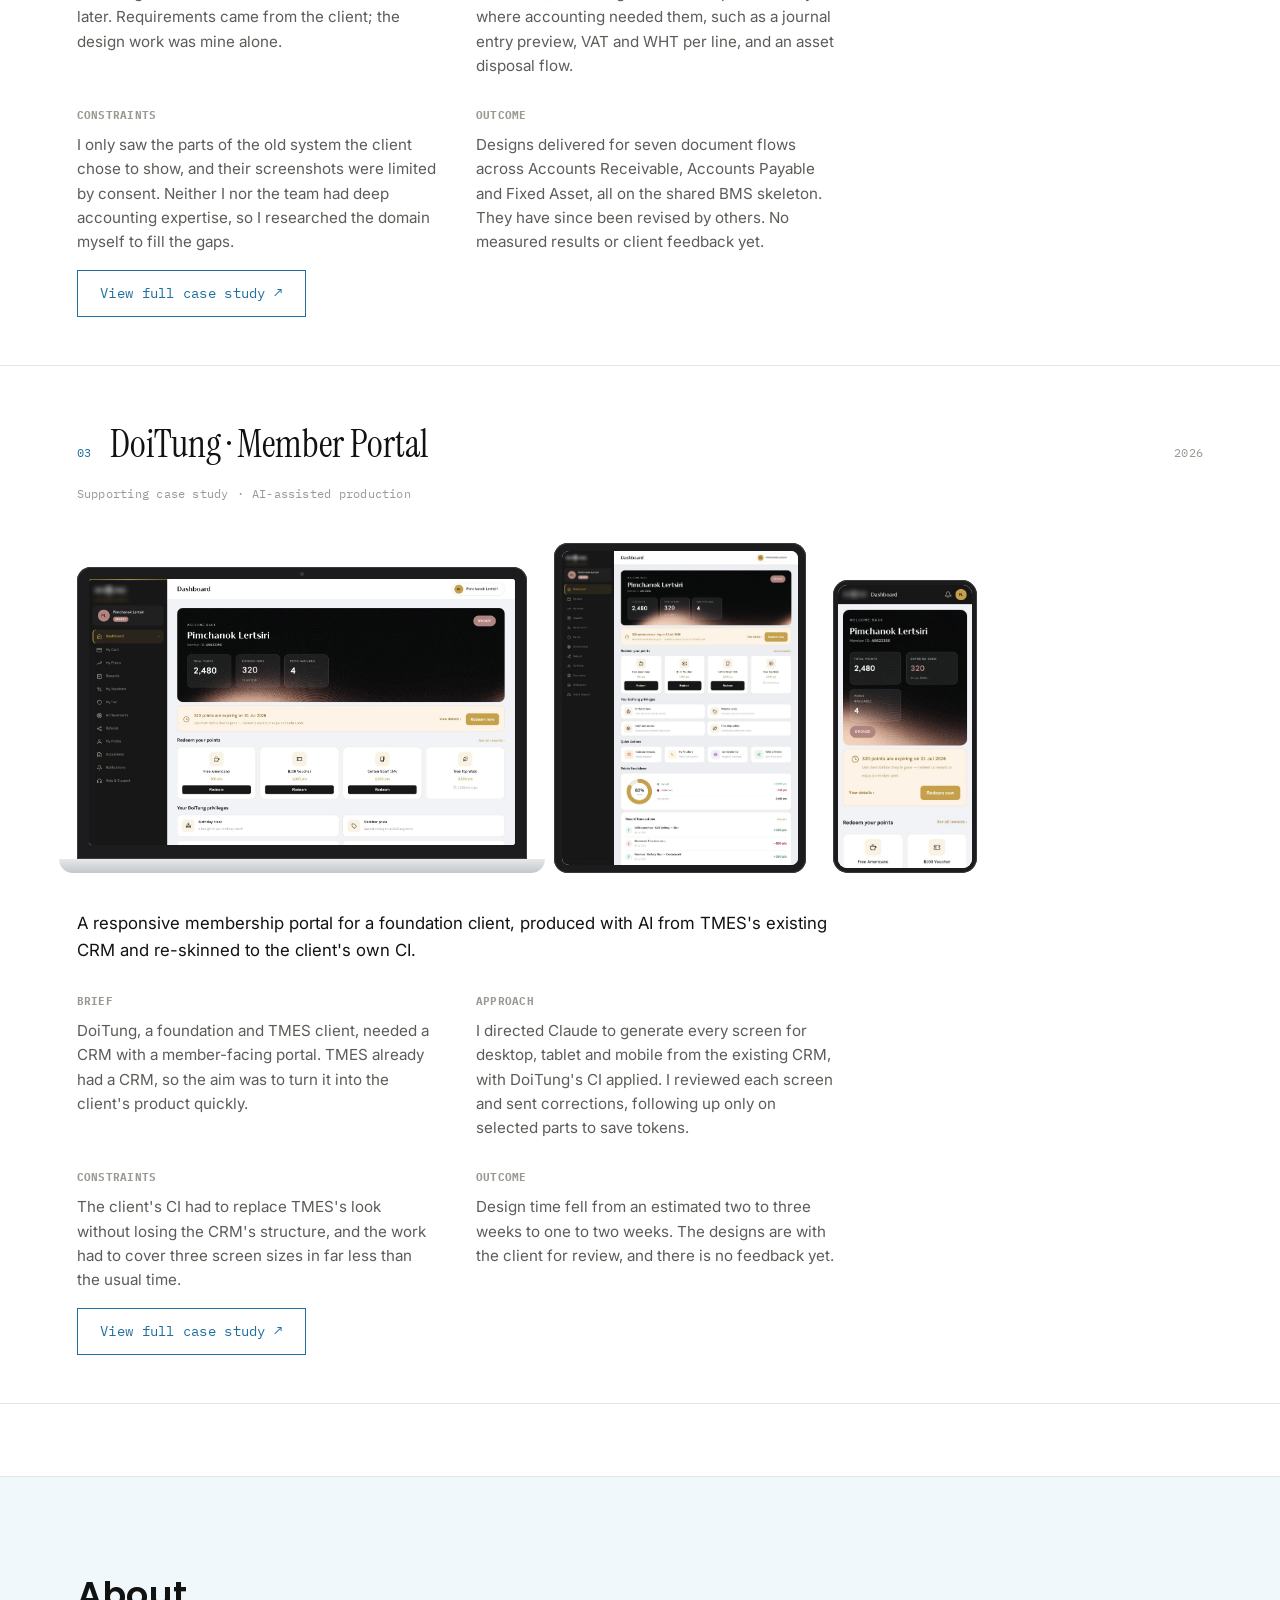
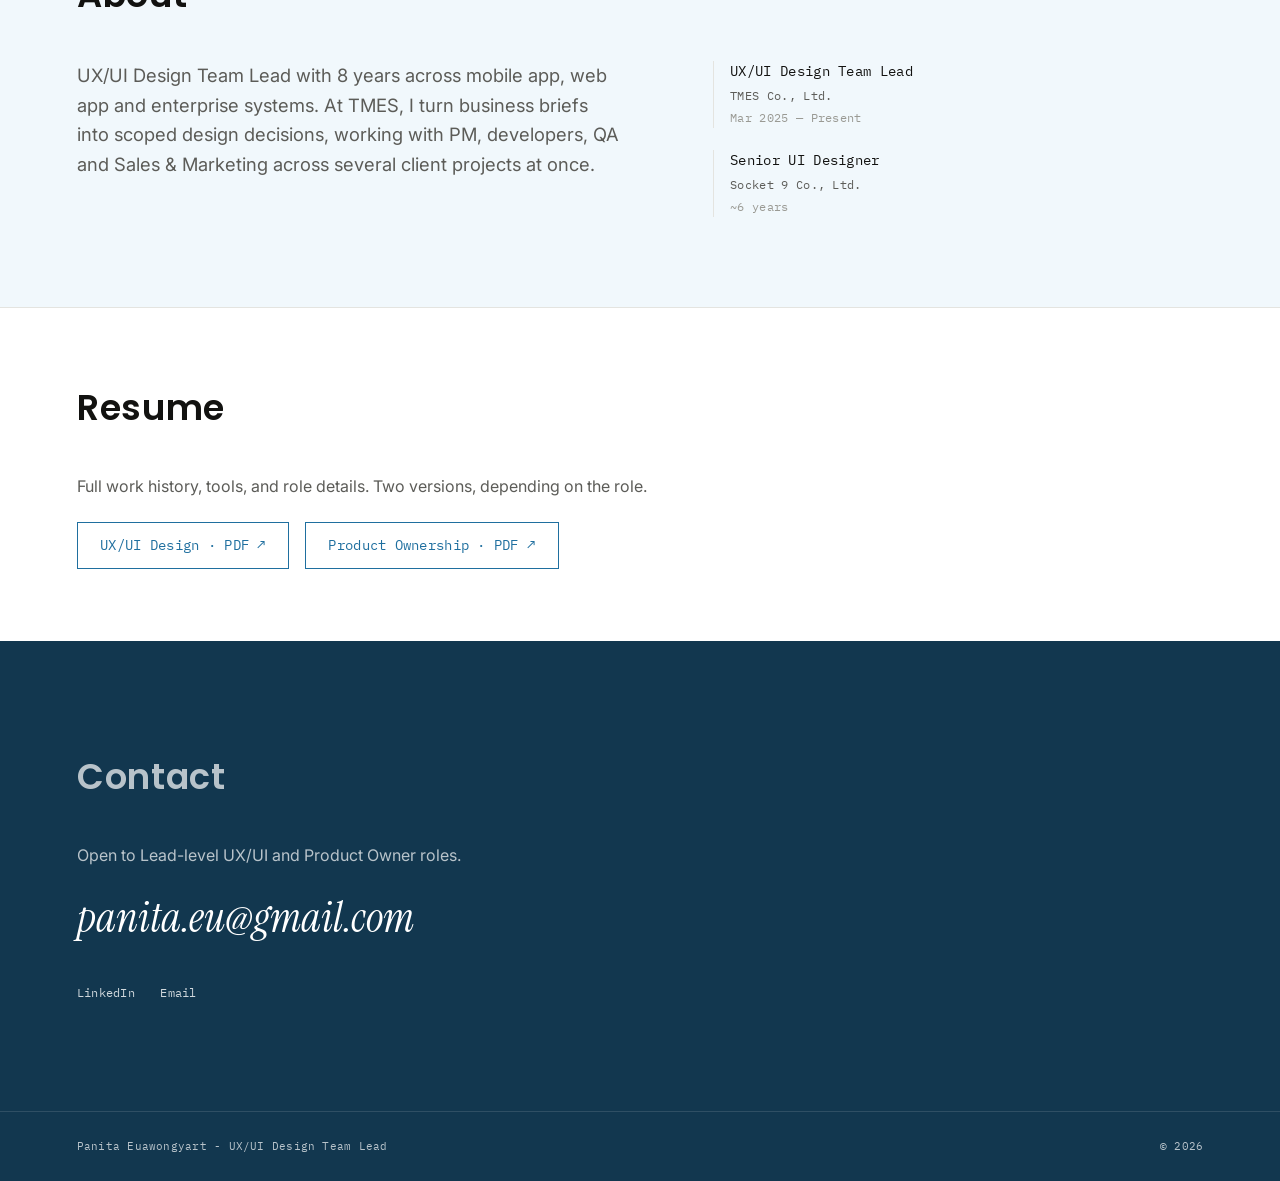
==== commit 1981597e: "About: product-minded summary matching the resume Co-Authored-By: Claude Sonnet 5.5 <noreply@anthrop" ====
--- a/index.html
+++ b/index.html
@@ -241,7 +241,7 @@
   <section id="about" class="about">
     <h2 class="section-label mono">About</h2>
     <div class="about-grid">
-      <p class="about-text">UX/UI Designer with 8 years of experience across mobile app, web app and responsive design. Currently UX/UI Design Team Lead at TMES Co., Ltd. since March 2025, managing design delivery across multiple concurrent client projects and collaborating with cross-functional teams.</p>
+      <p class="about-text">UX/UI Design Team Lead with 8 years across mobile app, web app and enterprise systems. At TMES, I turn business briefs into scoped design decisions, working with PM, developers, QA and Sales &amp; Marketing across several client projects at once.</p>
       <ul class="timeline mono">
         <li><span class="t-role">UX/UI Design Team Lead</span><span class="t-company">TMES Co., Ltd.</span><span class="t-date">Mar 2025 — Present</span></li>
         <li><span class="t-role">Senior UI Designer</span><span class="t-company">Socket 9 Co., Ltd.</span><span class="t-date">~6 years</span></li>
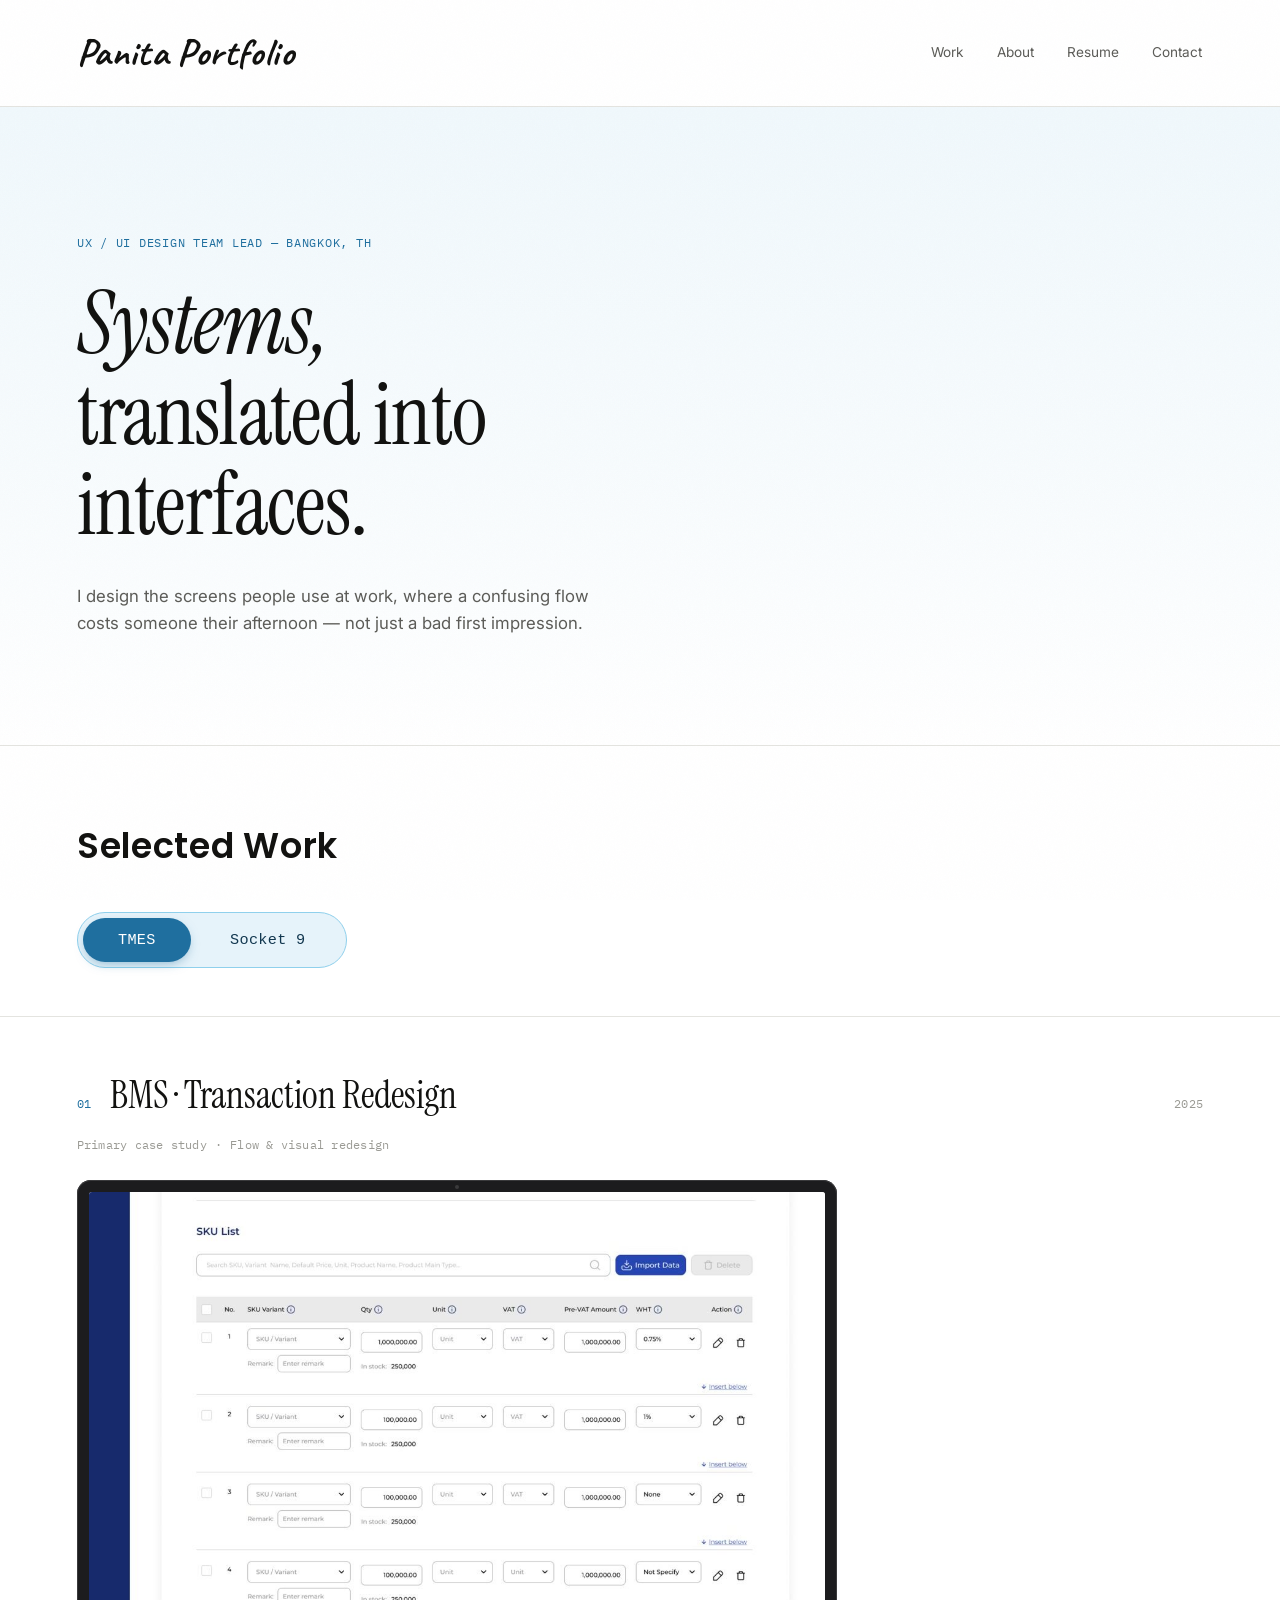
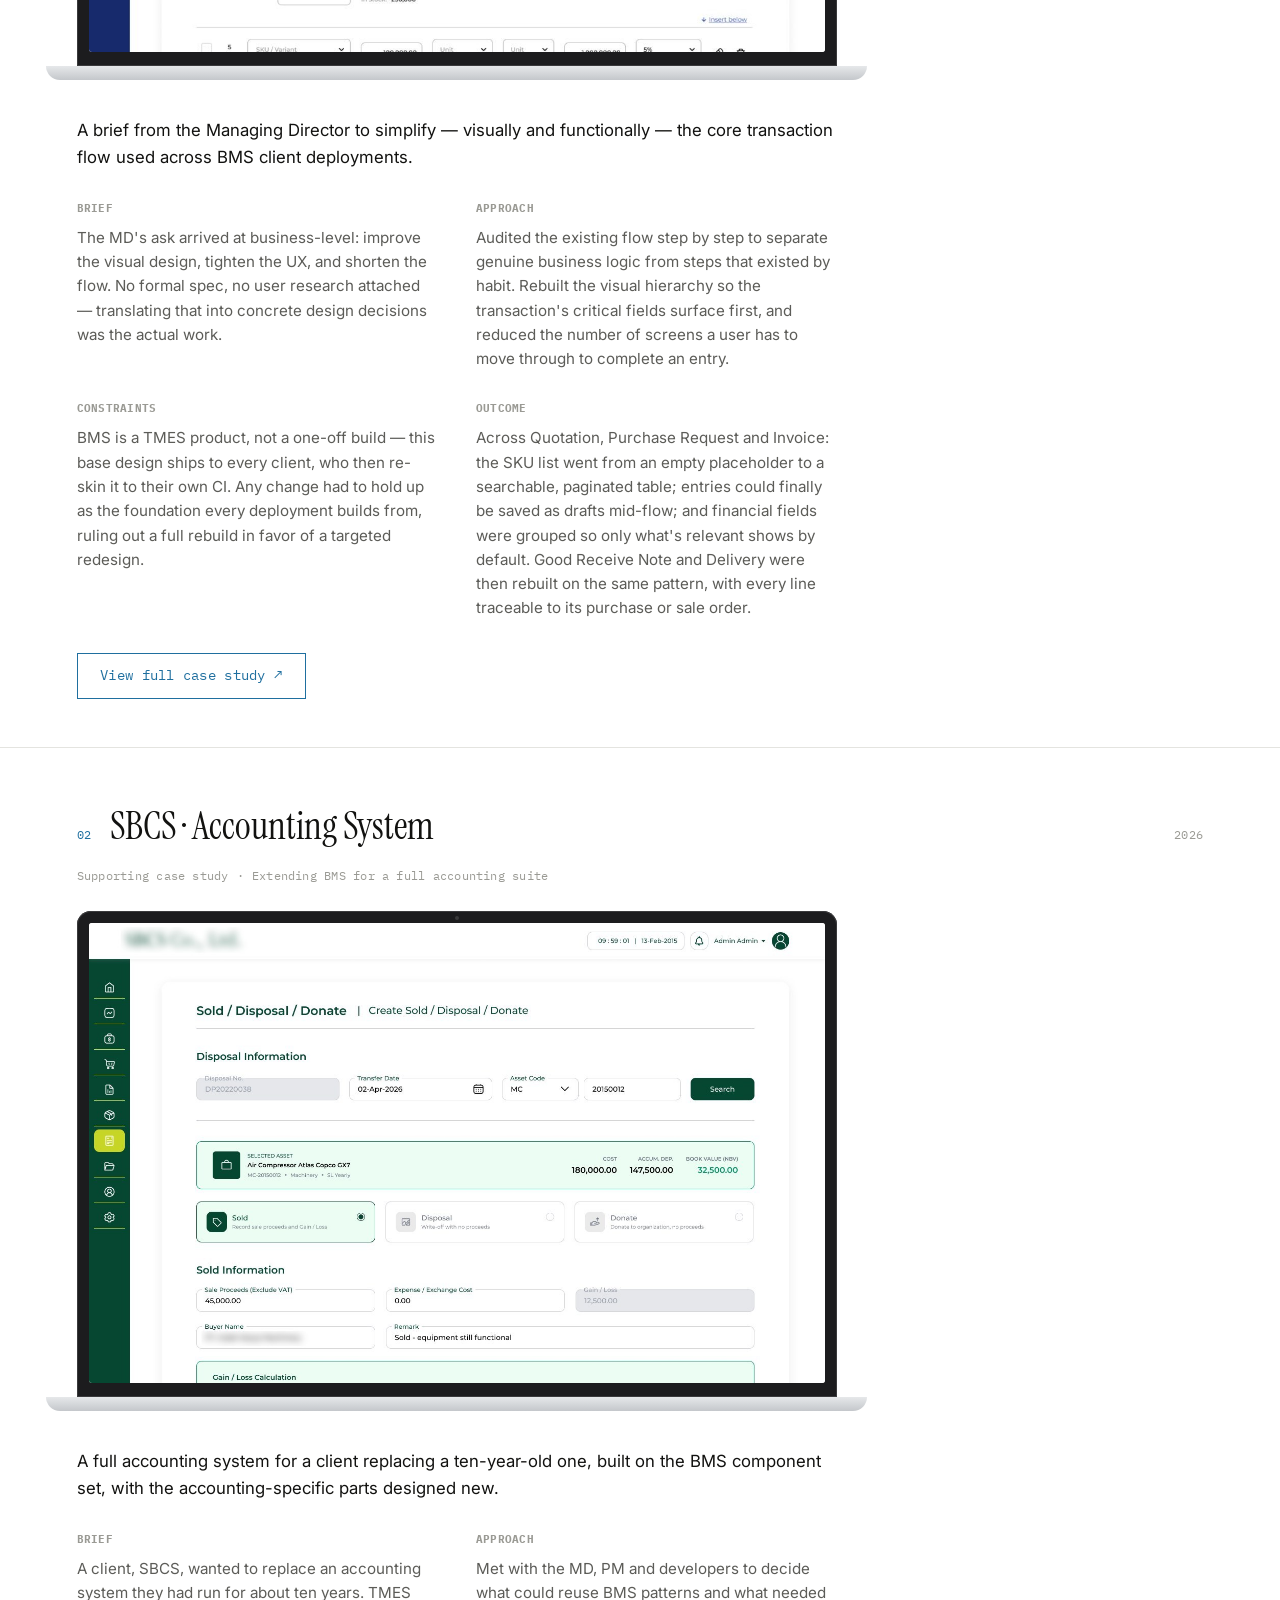
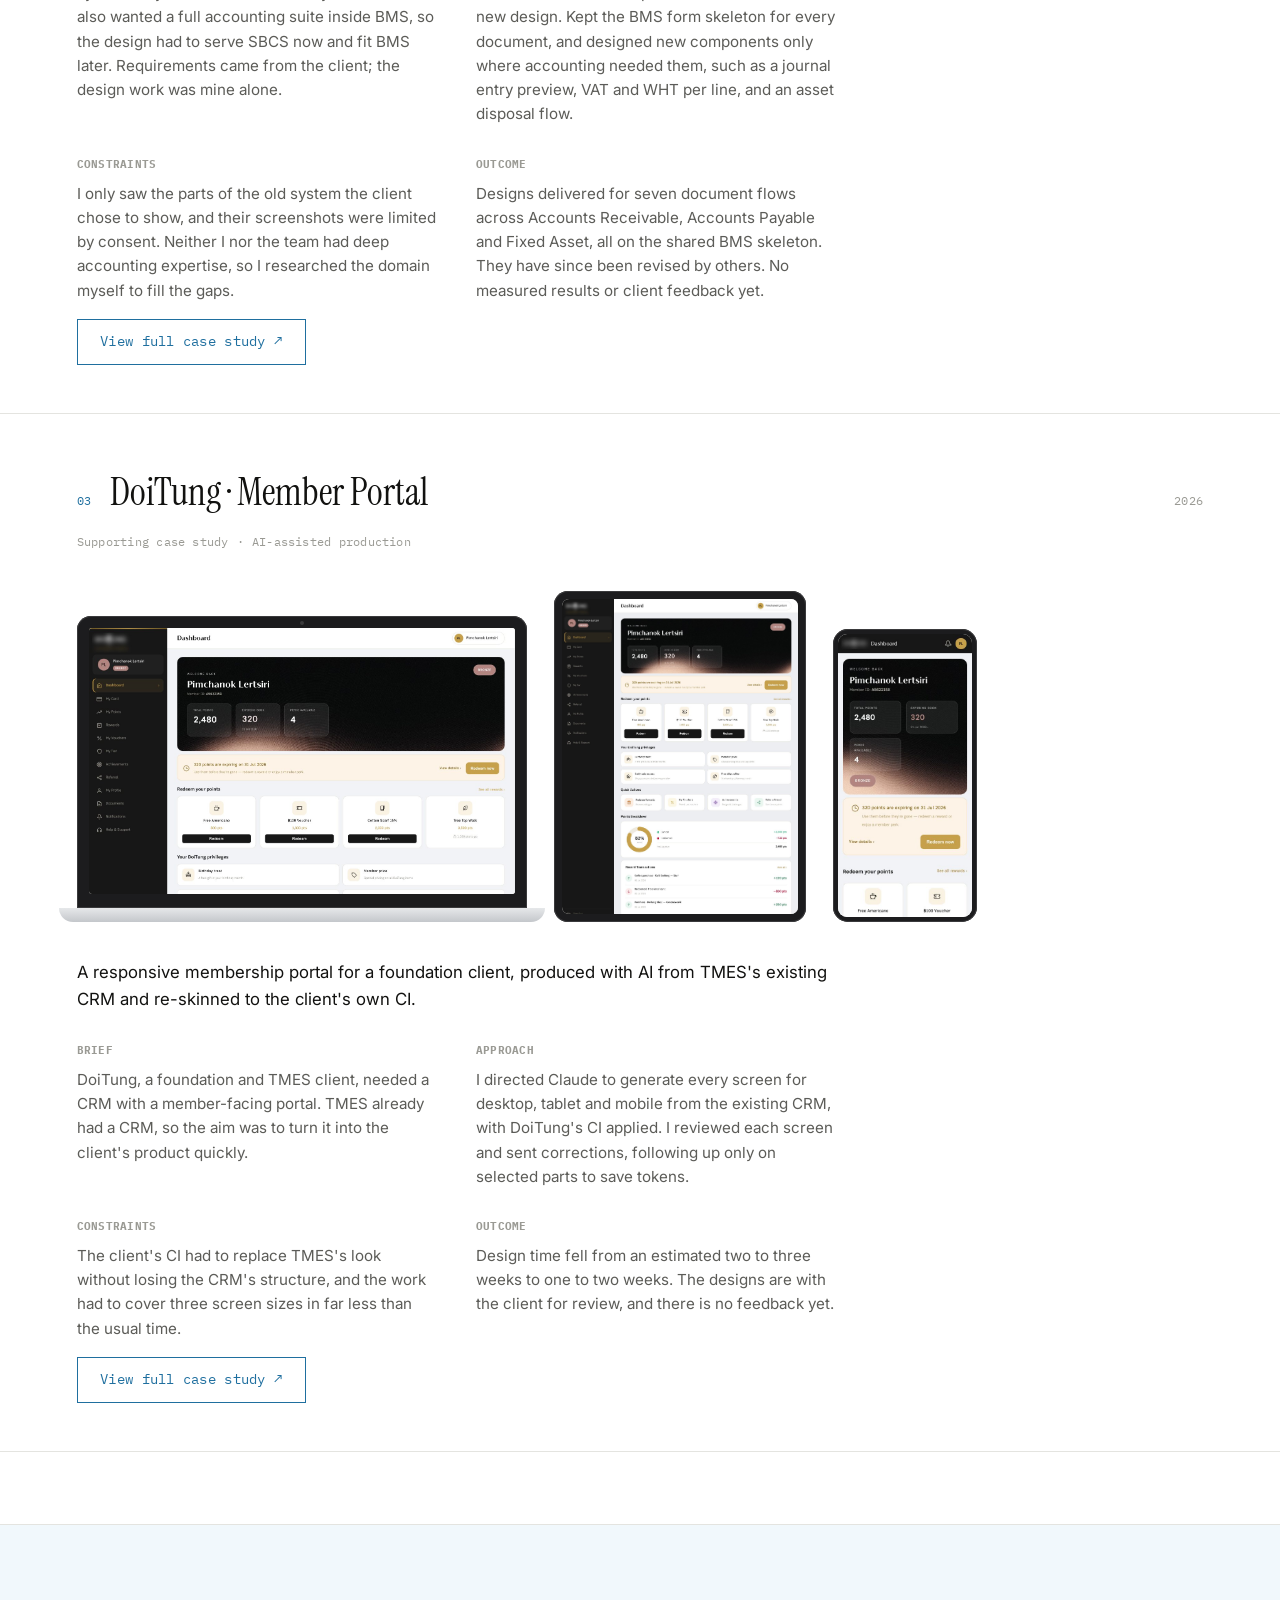
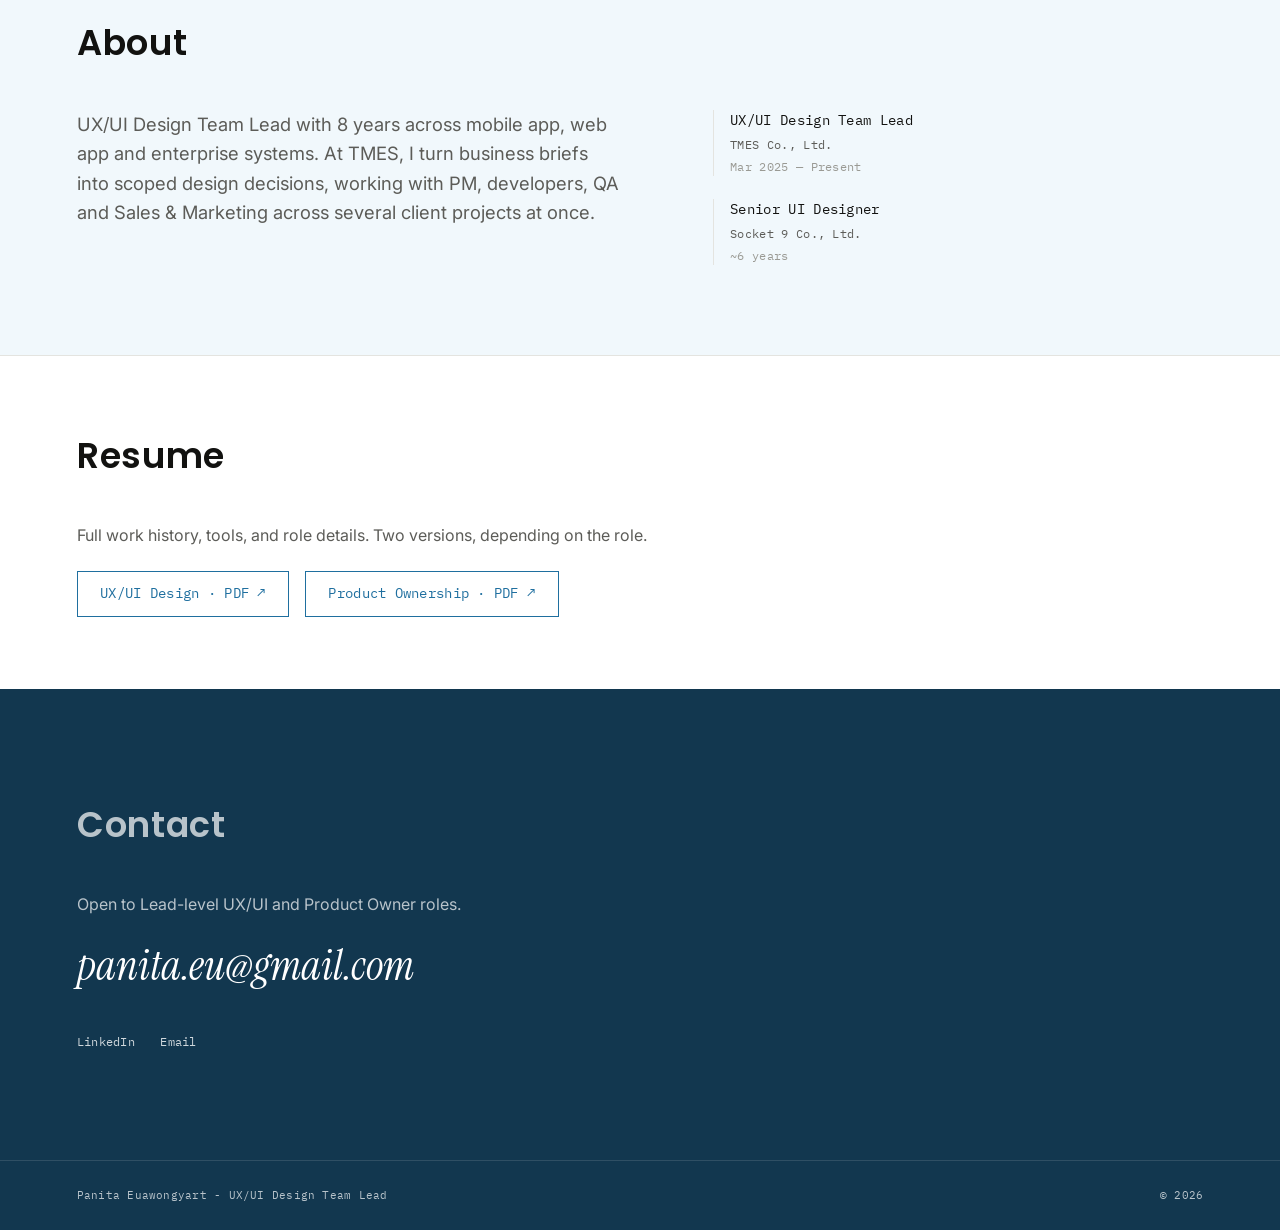
==== commit 733051d4: "BMS case study: add Good Receive Note and Delivery before/after, update scope and copy Co-Authored-B" ====
--- a/index.html
+++ b/index.html
@@ -80,7 +80,7 @@
           </div>
           <div>
             <h4 class="mono">Outcome</h4>
-            <p>Across all three modules: the SKU list went from an empty placeholder to a searchable, paginated table; entries could finally be saved as drafts mid-flow; and financial fields were grouped so only what's relevant shows by default.</p>
+            <p>Across Quotation, Purchase Request and Invoice: the SKU list went from an empty placeholder to a searchable, paginated table; entries could finally be saved as drafts mid-flow; and financial fields were grouped so only what's relevant shows by default. Good Receive Note and Delivery were then rebuilt on the same pattern, with every line traceable to its purchase or sale order.</p>
           </div>
           </div>
           <a href="bms.html" class="resume-link mono" style="margin-top: 2rem; display: inline-block;">View full case study ↗</a>
--- a/styles.css
+++ b/styles.css
@@ -523,3 +523,7 @@
 
 /* Two resume versions */
 .resume-links{ display:flex; flex-wrap:wrap; gap: 0.8rem 1rem; }
+
+/* Single image in a compare row */
+.cs-compare-images.single{ grid-template-columns: calc(50% - 0.7rem); }
+@media (max-width:720px){ .cs-compare-images.single{ grid-template-columns: 1fr; } }
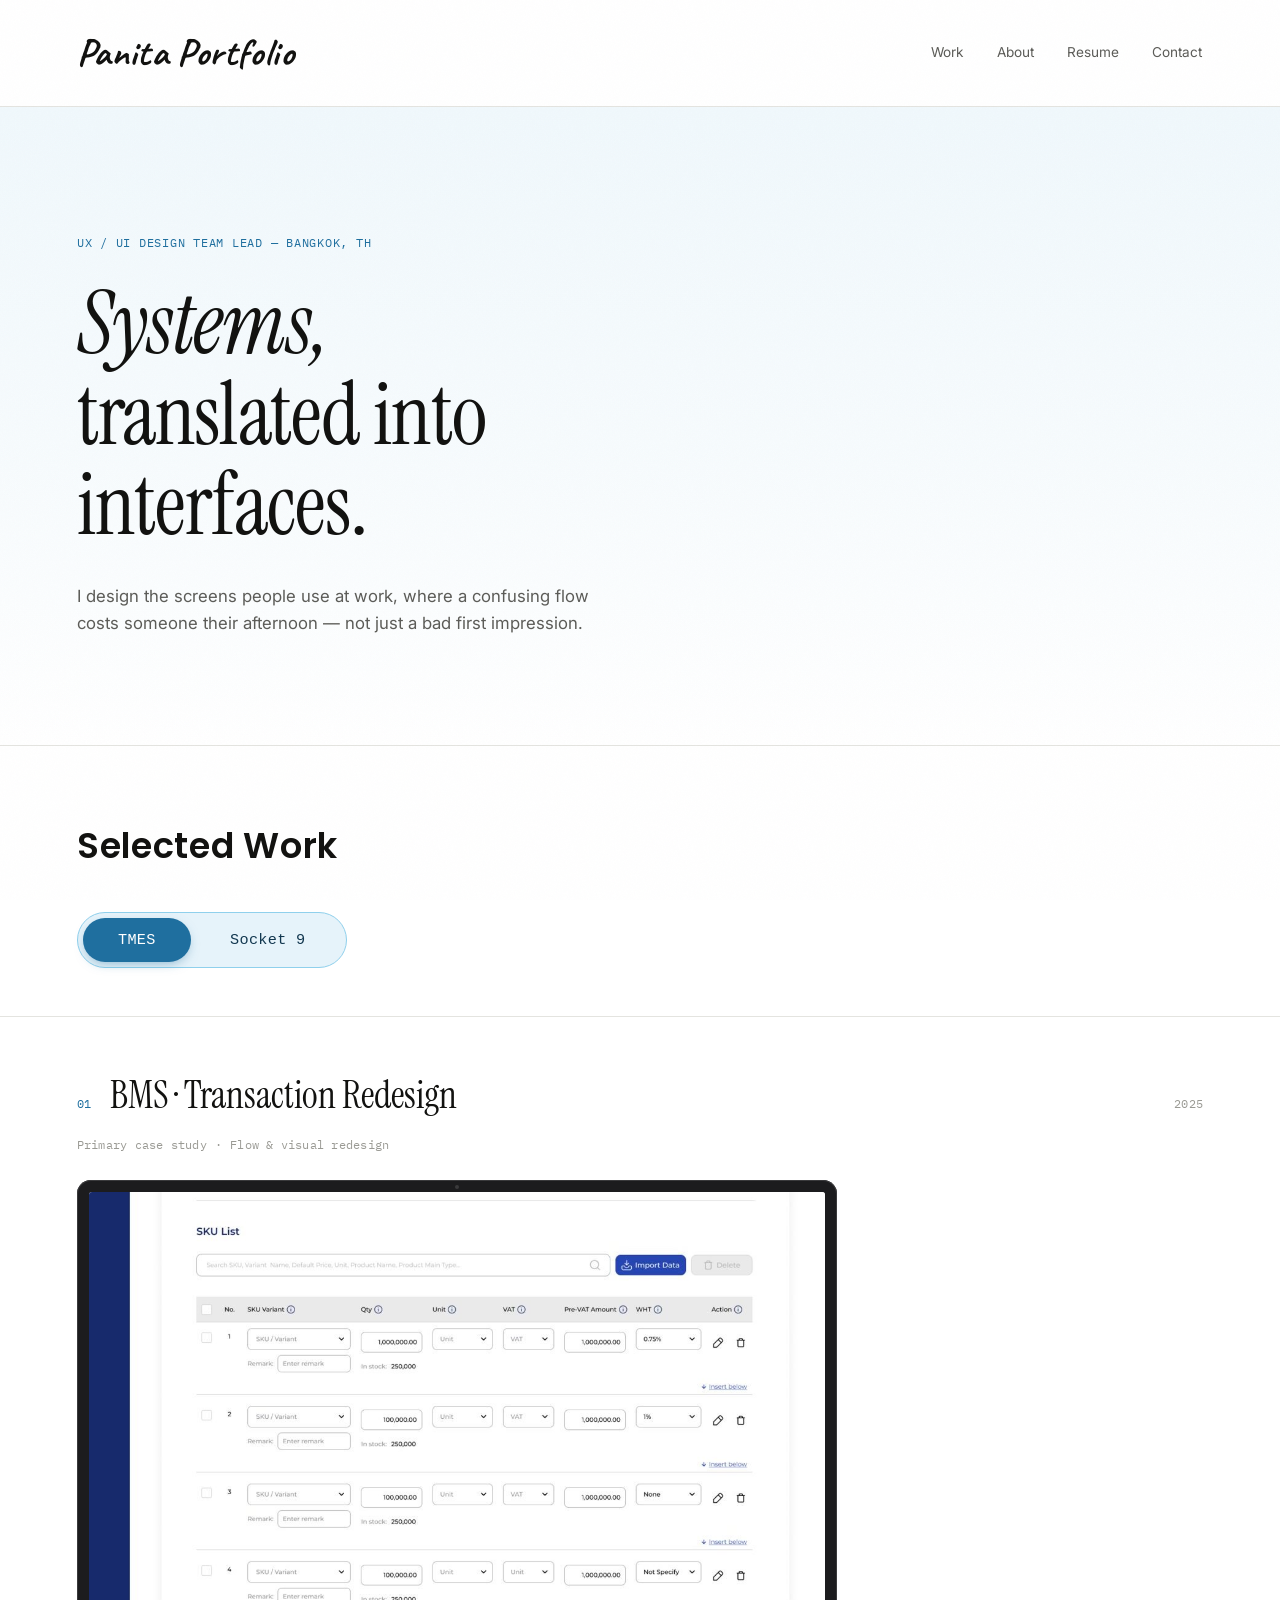
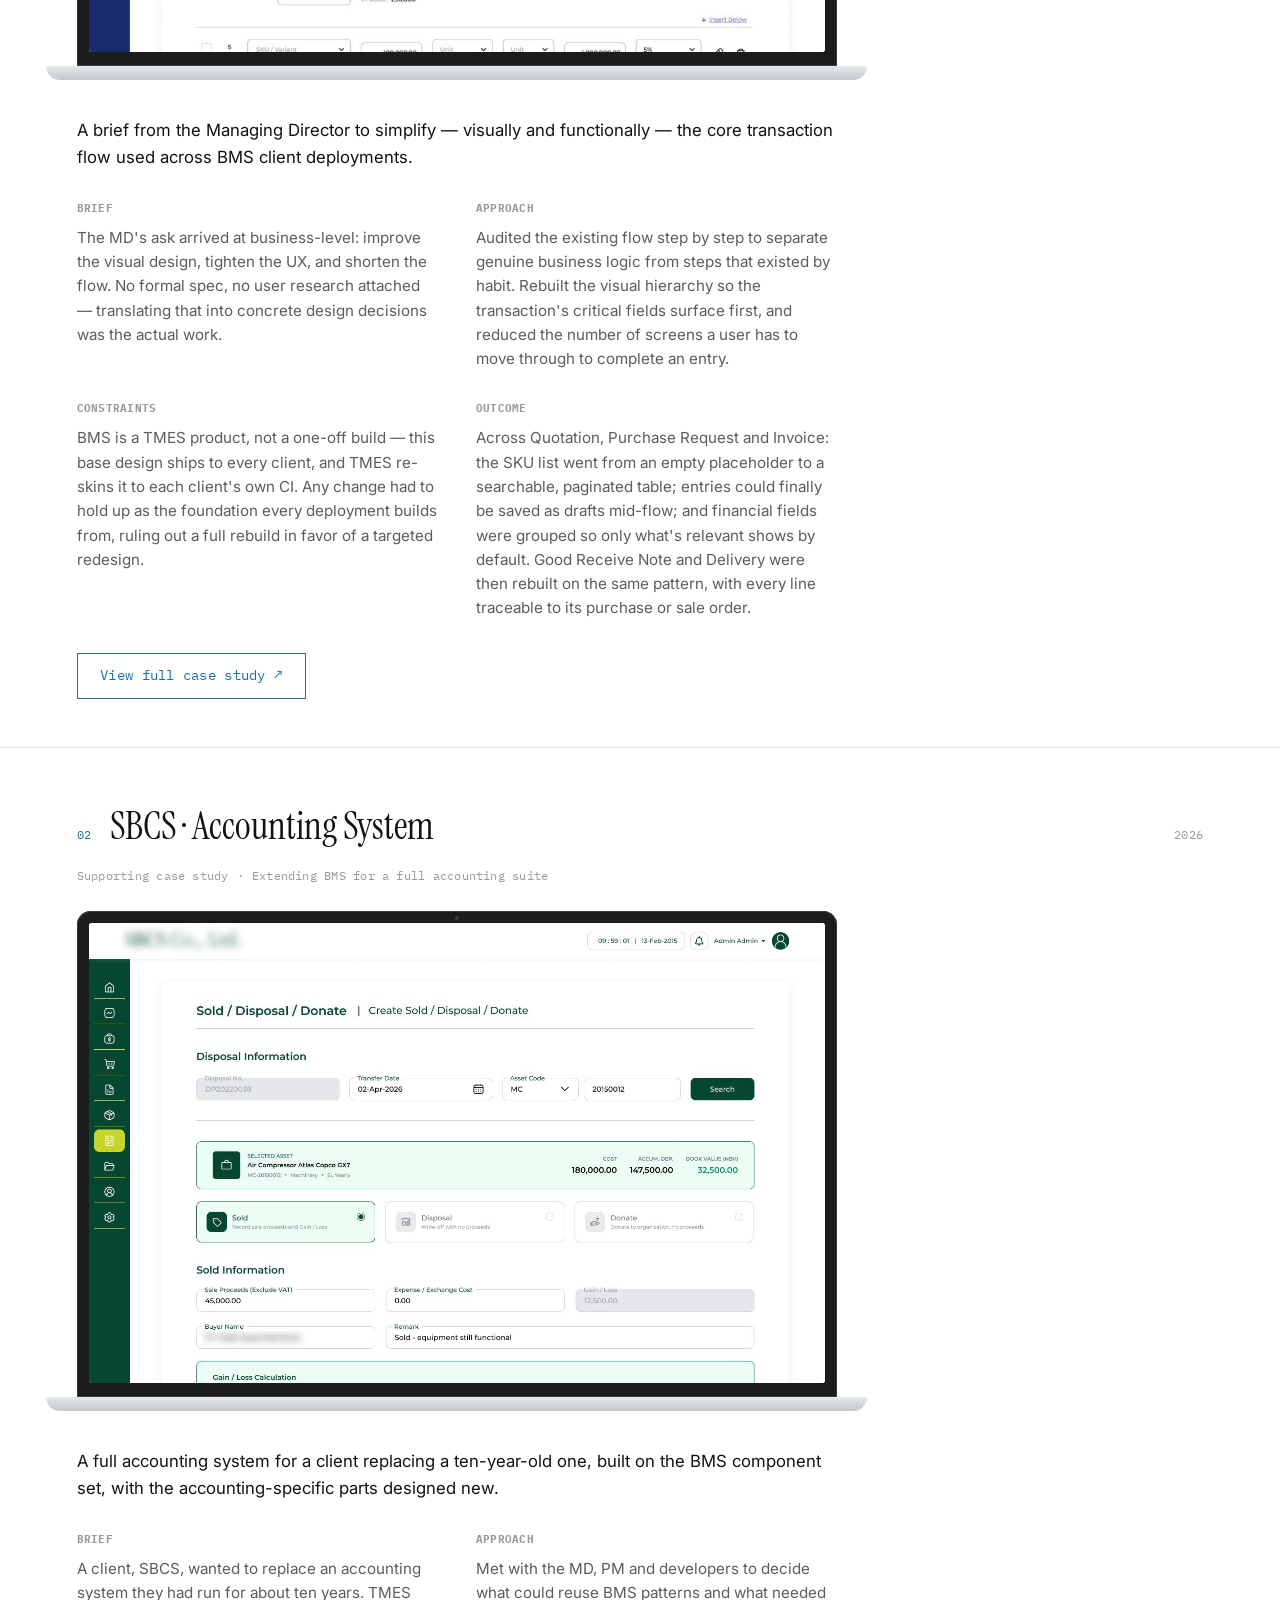
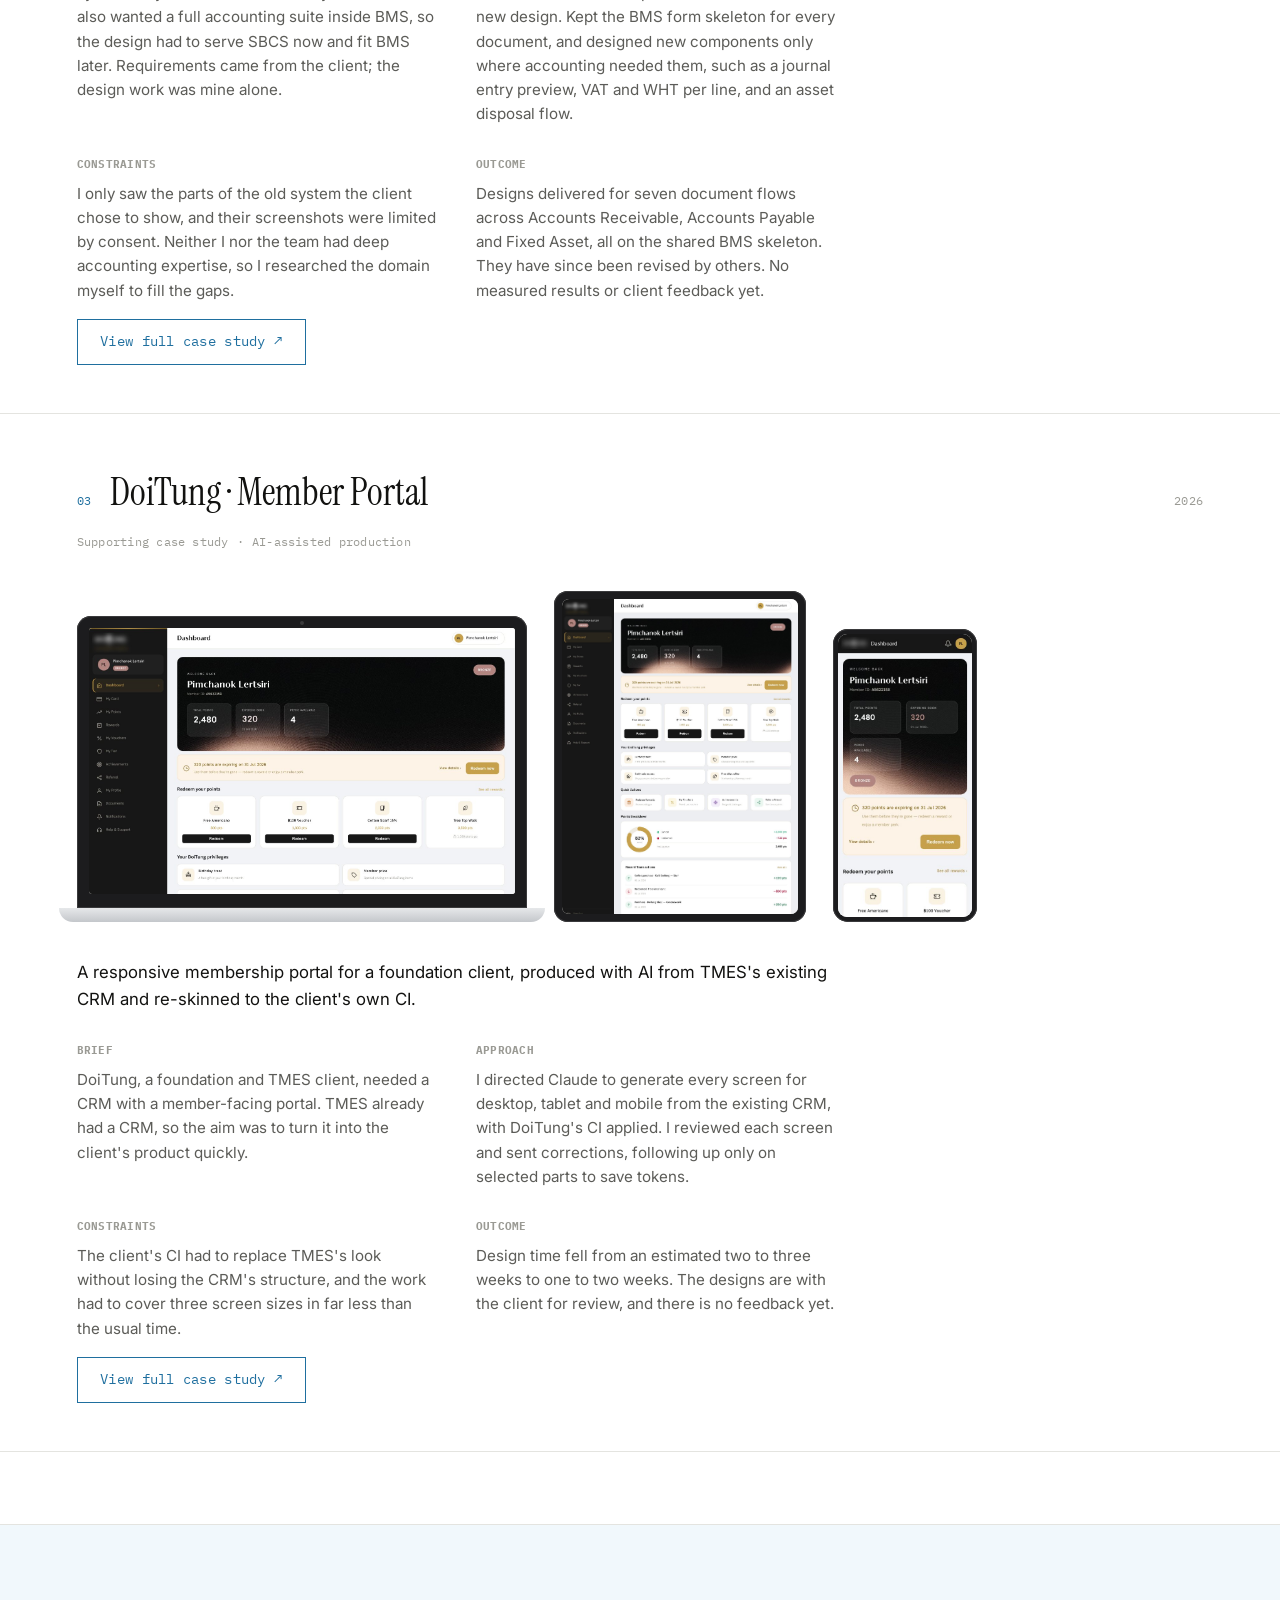
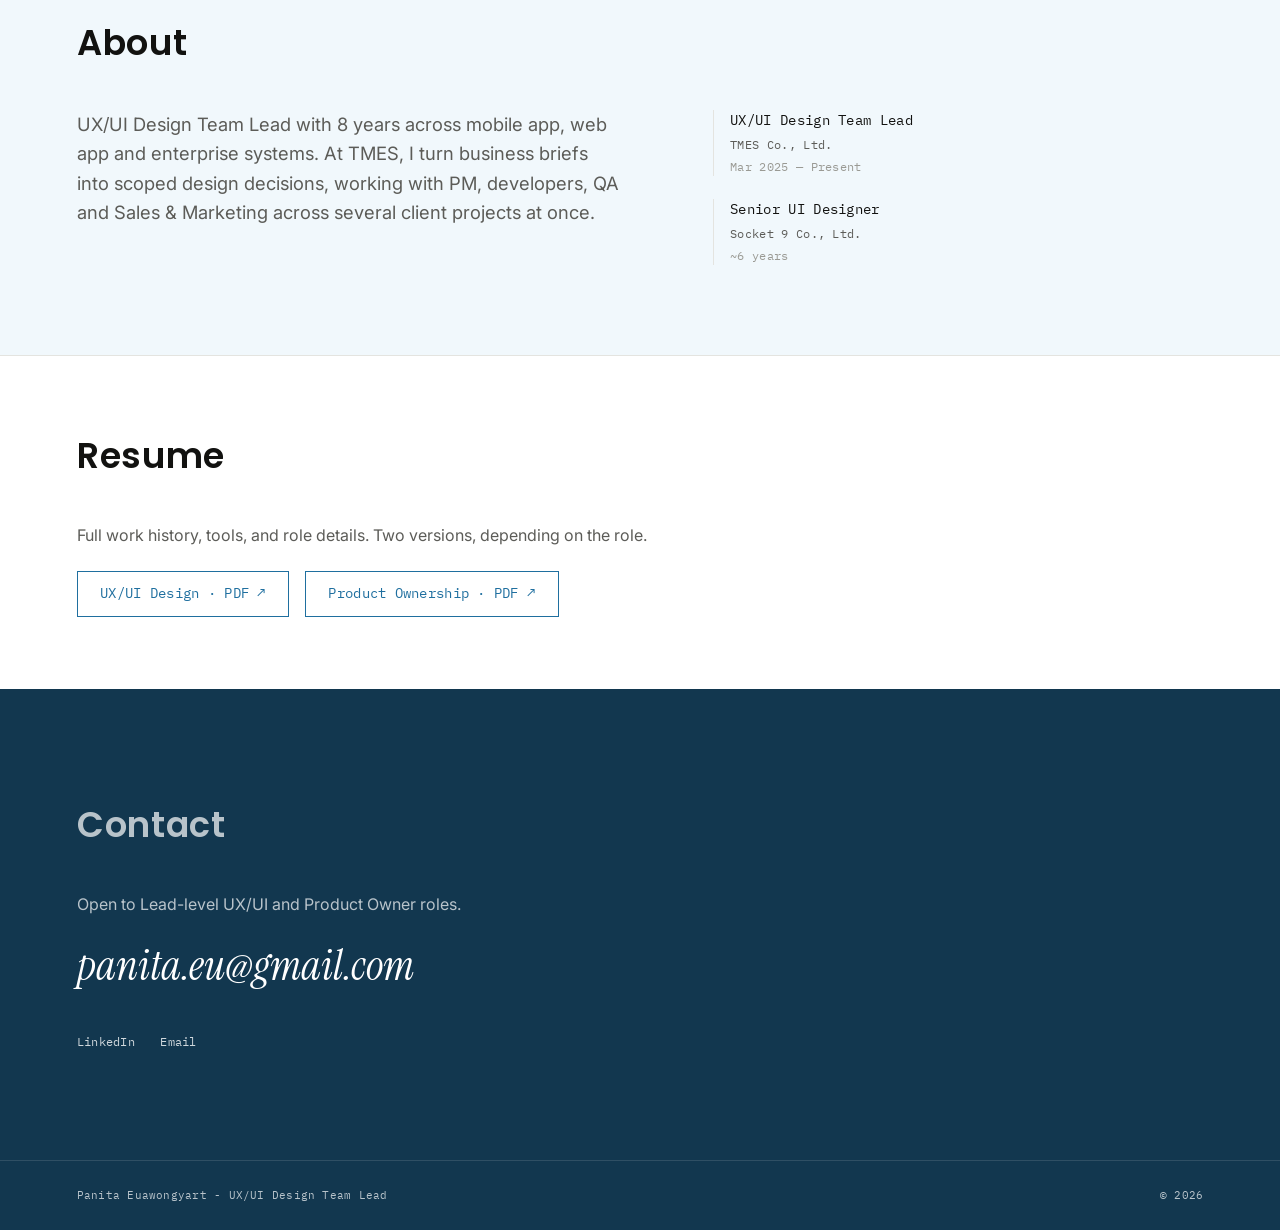
==== commit 7499bdaa: "BMS: say TMES re-skins for each client Co-Authored-By: Claude Sonnet 5.5 <noreply@anthropic.com> Cla" ====
--- a/index.html
+++ b/index.html
@@ -76,7 +76,7 @@
           </div>
           <div>
             <h4 class="mono">Constraints</h4>
-            <p>BMS is a TMES product, not a one-off build — this base design ships to every client, who then re-skin it to their own CI. Any change had to hold up as the foundation every deployment builds from, ruling out a full rebuild in favor of a targeted redesign.</p>
+            <p>BMS is a TMES product, not a one-off build — this base design ships to every client, and TMES re-skins it to each client's own CI. Any change had to hold up as the foundation every deployment builds from, ruling out a full rebuild in favor of a targeted redesign.</p>
           </div>
           <div>
             <h4 class="mono">Outcome</h4>
--- a/styles.css
+++ b/styles.css
@@ -525,5 +525,7 @@
 .resume-links{ display:flex; flex-wrap:wrap; gap: 0.8rem 1rem; }
 
 /* Single image in a compare row */
-.cs-compare-images.single{ grid-template-columns: calc(50% - 0.7rem); }
+.cs-compare-images.single{ grid-template-columns: calc(50% - 0.7rem); margin-top: 4.5rem; }
 @media (max-width:720px){ .cs-compare-images.single{ grid-template-columns: 1fr; } }
+
+.cs-compare-images.extra{ margin-top: 4.5rem; }
